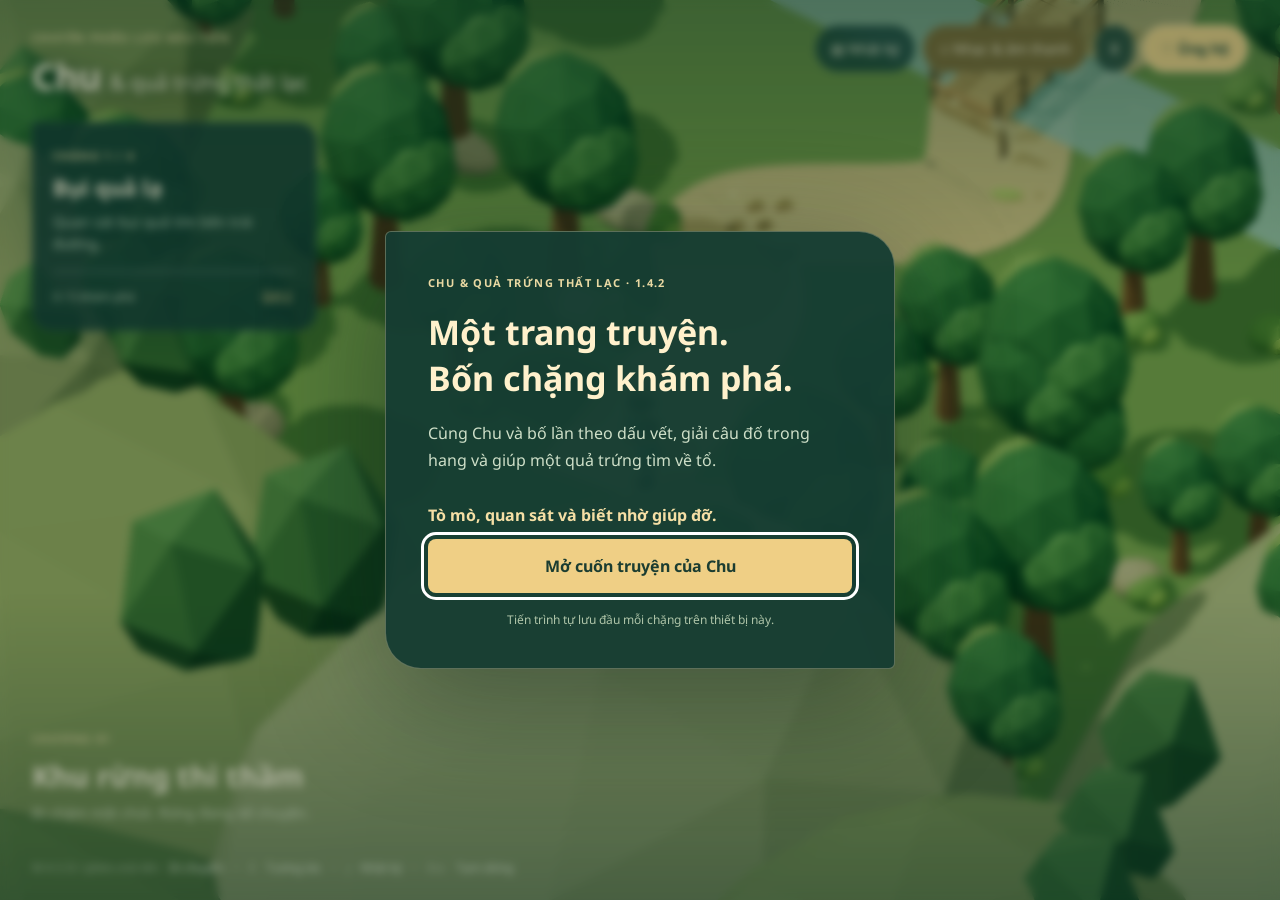
==== index.html @ 68c173b3 "Add files via upload" ====
<!DOCTYPE html><html lang="vi"><head><meta charset="UTF-8"><meta name="viewport" content="width=device-width,initial-scale=1,viewport-fit=cover"><meta name="theme-color" content="#183f35"><title>Chu và Quả Trứng Thất Lạc — Phiên bản 1.4.2</title><meta name="description" content="Cùng Chu khám phá khu rừng, lần theo dấu chân và tìm quả trứng khủng long bí ẩn."><link rel="icon" href="data:image/svg+xml,%3Csvg xmlns='http://www.w3.org/2000/svg' viewBox='0 0 64 64'%3E%3Crect width='64' height='64' rx='16' fill='%23183f35'/%3E%3Cellipse cx='32' cy='34' rx='17' ry='23' fill='%23f5dda0'/%3E%3Ccircle cx='26' cy='27' r='5' fill='%2389ac7b'/%3E%3Ccircle cx='37' cy='41' r='6' fill='%2389ac7b'/%3E%3C/svg%3E"><link rel="stylesheet" href="style.css?v=1.4.2"></head><body>
<main id="game" aria-label="Khu rừng khám phá của Chu"><div id="view"></div><div id="shade"></div>
<header><div class="brand"><span class="eyebrow">CHUYẾN PHIÊU LƯU ĐẦU TIÊN</span><h1>Chu <span>& quả trứng thất lạc</span></h1></div><div class="tools"><button id="journal" aria-label="Mở nhật ký">▤ <span>Nhật ký</span></button><button id="sound" aria-label="Tắt nhạc và âm thanh" title="Nhạc và âm thanh đang bật">♫ <span>Nhạc & âm thanh</span></button><button id="pause" aria-label="Tạm dừng">Ⅱ</button><button id="donate" aria-haspopup="dialog" aria-controls="donation" aria-expanded="false" aria-label="Ủng hộ">♡ <span>Ủng hộ</span></button></div></header>
<section id="quest" aria-label="Nhiệm vụ"><span class="eyebrow" id="chapterTag">CHẶNG 1 / 4</span><h2 id="objective">Dấu chân trong rừng</h2><p id="goal">Tìm và quan sát 3 dấu vết khủng long.</p><div id="progressTrack"><div id="progressFill"></div></div><div class="questFoot"><span id="count">0 / 3 dấu vết</span><button id="hint">Gợi ý</button></div></section>
<div class="location"><span class="eyebrow" id="locationTag">CHƯƠNG 01</span><h2 id="place">Khu rừng thì thầm</h2><p>Đi chậm một chút. Rừng đang kể chuyện.</p></div>
<div id="notice" role="status" aria-live="polite"></div><div id="context"><span id="contextText"></span><button id="interact">E · Quan sát</button></div>
<div id="desktopHelp">W A S D / phím mũi tên <b>Di chuyển</b><span>•</span> E <b>Tương tác</b><span>•</span> J <b>Nhật ký</b><span>•</span> Esc <b>Tạm dừng</b></div>
<div id="touch"><div id="stick" role="application" aria-label="Cần điều khiển di chuyển"><div id="knob"></div></div><button id="touchAction" aria-label="Tương tác">Quan sát</button></div>
<div id="modal" class="modal" role="dialog" aria-modal="true" aria-labelledby="modalTitle"><article tabindex="-1"><span class="eyebrow" id="modalLabel">CHUYẾN PHIÊU LƯU · 1.0</span><h2 id="modalTitle">Một trang truyện.<br>Một chuyến phiêu lưu.</h2><div id="modalText">Trong cuốn truyện cũ, Chu thấy một khu rừng giống hệt ngọn núi sau làng. Liệu những chú khủng long trong tranh có thật?<br><br>Chu xin phép và cùng bố lần theo dấu chân để tìm câu trả lời.</div><div id="choices"></div><button id="start">Vào khu rừng</button><button id="secondary" class="secondary" hidden>Bắt đầu lại</button><p class="small" id="modalHint">4 chặng khám phá · Lưu tự động ở đầu mỗi chặng</p></article></div>
<div id="error" hidden><h2>Chưa mở được khu rừng</h2><p id="errorText">Trình duyệt cần hỗ trợ WebGL. Hãy thử mở bằng Safari hoặc Chrome mới.</p><button onclick="location.reload()">Thử lại</button></div>

</main>
<dialog id="donation" aria-labelledby="donationTitle"><div class="donationHeading"><span class="eyebrow">ỦNG HỘ TỰ NGUYỆN</span><button id="donationClose" aria-label="Đóng bảng ủng hộ">×</button></div><h2 id="donationTitle">Đồng hành cùng Chu</h2><div class="donationAmounts" role="group" aria-label="Chọn số tiền"><button data-amount="20000" aria-pressed="true">20.000đ</button><button data-amount="50000" aria-pressed="false">50.000đ</button><button data-amount="100000" aria-pressed="false">100.000đ</button></div><label for="donationAmount">Hoặc nhập số tiền khác (đồng)</label><input id="donationAmount" type="text" inputmode="numeric" pattern="[0-9]*" maxlength="9" value="20000" autocomplete="off" aria-describedby="donationError"><p id="donationError" role="status"></p><div class="donationDetails"><div id="donationCard" class="bankQrCard"><img src="images/vietqr-card.png" width="540" height="640" alt="VietQR · NAPAS 247 · Vietcombank. Người nhận NGUYEN HOANG VINH, tài khoản 0111000182684."><canvas id="donationQr" role="img"></canvas><div class="bankQrAmount">Số tiền: <strong id="donationTotal" aria-live="polite"></strong></div></div><p>Nội dung: <b>Ung ho game Chu</b></p><small>Quét QR bằng ứng dụng ngân hàng. Kiểm tra người nhận và số tiền trước khi xác nhận.</small></div><p class="donationFoot">Đóng bảng này để tiếp tục chuyến phiêu lưu.</p></dialog><script type="module" src="game.js?v=1.4.2"></script></body></html>
---- style.css ----
@font-face {
  font-family: 'Noto Sans';
  font-style: normal;
  font-display: swap;
  font-weight: 400;
  src: url('./fonts/noto-sans-vietnamese-400-normal.woff2') format('woff2');
  unicode-range: U+0102-0103,U+0110-0111,U+0128-0129,U+0168-0169,U+01A0-01A1,U+01AF-01B0,U+0300-0301,U+0303-0304,U+0308-0309,U+0323,U+0329,U+1EA0-1EF9,U+20AB;
}
@font-face {
  font-family: 'Noto Sans';
  font-style: normal;
  font-display: swap;
  font-weight: 400;
  src: url('./fonts/noto-sans-latin-ext-400-normal.woff2') format('woff2');
  unicode-range: U+0100-02BA,U+02BD-02C5,U+02C7-02CC,U+02CE-02D7,U+02DD-02FF,U+0304,U+0308,U+0329,U+1D00-1DBF,U+1E00-1E9F,U+1EF2-1EFF,U+2020,U+20A0-20AB,U+20AD-20C0,U+2113,U+2C60-2C7F,U+A720-A7FF;
}
@font-face {
  font-family: 'Noto Sans';
  font-style: normal;
  font-display: swap;
  font-weight: 400;
  src: url('./fonts/noto-sans-latin-400-normal.woff2') format('woff2');
  unicode-range: U+0000-00FF,U+0131,U+0152-0153,U+02BB-02BC,U+02C6,U+02DA,U+02DC,U+0304,U+0308,U+0329,U+2000-206F,U+20AC,U+2122,U+2191,U+2193,U+2212,U+2215,U+FEFF,U+FFFD;
}
@font-face {
  font-family: 'Noto Sans';
  font-style: normal;
  font-display: swap;
  font-weight: 700;
  src: url('./fonts/noto-sans-vietnamese-700-normal.woff2') format('woff2');
  unicode-range: U+0102-0103,U+0110-0111,U+0128-0129,U+0168-0169,U+01A0-01A1,U+01AF-01B0,U+0300-0301,U+0303-0304,U+0308-0309,U+0323,U+0329,U+1EA0-1EF9,U+20AB;
}
@font-face {
  font-family: 'Noto Sans';
  font-style: normal;
  font-display: swap;
  font-weight: 700;
  src: url('./fonts/noto-sans-latin-ext-700-normal.woff2') format('woff2');
  unicode-range: U+0100-02BA,U+02BD-02C5,U+02C7-02CC,U+02CE-02D7,U+02DD-02FF,U+0304,U+0308,U+0329,U+1D00-1DBF,U+1E00-1E9F,U+1EF2-1EFF,U+2020,U+20A0-20AB,U+20AD-20C0,U+2113,U+2C60-2C7F,U+A720-A7FF;
}
@font-face {
  font-family: 'Noto Sans';
  font-style: normal;
  font-display: swap;
  font-weight: 700;
  src: url('./fonts/noto-sans-latin-700-normal.woff2') format('woff2');
  unicode-range: U+0000-00FF,U+0131,U+0152-0153,U+02BB-02BC,U+02C6,U+02DA,U+02DC,U+0304,U+0308,U+0329,U+2000-206F,U+20AC,U+2122,U+2191,U+2193,U+2212,U+2215,U+FEFF,U+FFFD;
}
:root{color-scheme:dark;font-family:"Noto Sans",Arial,sans-serif;color:#fff5db;background:#183f35}*{box-sizing:border-box}body{margin:0;overflow:hidden}button{font:inherit;cursor:pointer;border:0;color:inherit;touch-action:manipulation}button:focus-visible{outline:3px solid #fff;outline-offset:4px}#game{position:relative;width:100vw;height:100dvh;min-height:420px;overflow:hidden}#view,#view canvas,#shade{position:absolute;inset:0;width:100%;height:100%}#shade{pointer-events:none;background:linear-gradient(180deg,#0c302355,transparent 30%,transparent 66%,#082b2966)}header{position:absolute;top:max(25px,env(safe-area-inset-top));left:32px;right:32px;display:flex;justify-content:space-between;align-items:start;gap:20px;pointer-events:none}.eyebrow{font-size:11px;letter-spacing:2.5px;font-weight:700;color:#ead9a3}.brand h1{font-family:"Noto Sans",Arial,sans-serif;font-size:36px;margin:6px 0;text-shadow:0 2px 20px #102a24}.brand h1 span{font-size:21px;font-weight:400}.tools{display:flex;gap:8px;pointer-events:auto}.tools button{background:#123c35cc;border:1px solid #c6d7b833;border-radius:50px;padding:11px 15px;font-size:14px;backdrop-filter:blur(10px)}#quest{position:absolute;top:122px;left:32px;width:285px;padding:20px;border-radius:4px 20px 20px 20px;background:#163e35e6;border:1px solid #a7c39333;box-shadow:0 12px 35px #0b302333}#quest h2{font-family:"Noto Sans",Arial,sans-serif;font-size:22px;font-weight:400;margin:8px 0}#quest p{font-size:14px;line-height:1.6;color:#cde0c5;margin:0 0 14px}#dots{display:flex;align-items:center;gap:7px}#dots i{width:10px;height:10px;border-radius:50%;border:1px solid #f1d493}#dots i.done{background:#f1d493;box-shadow:0 0 10px #f1d49388}#count{margin-left:6px;font-size:12px;color:#cfdbbf}.location{position:absolute;bottom:78px;left:32px;pointer-events:none}.location h2{font-family:"Noto Sans",Arial,sans-serif;font-size:32px;font-weight:400;margin:8px 0}.location p{font-size:14px;color:#e2e7cc;margin:0}#desktopHelp{position:absolute;bottom:24px;left:32px;font-size:12px;color:#edf1dd99;display:flex;align-items:center;gap:10px}#desktopHelp b{font-weight:400;color:#edf1dd}#notice{position:absolute;bottom:140px;left:50%;transform:translateX(-50%);max-width:430px;width:max-content;background:#173b33ee;border:1px solid #e7d59b55;border-radius:16px;padding:16px 22px;font-size:15px;line-height:1.6;text-align:center;pointer-events:none;opacity:0;transition:opacity .25s}#notice.visible{opacity:1}#context{position:absolute;bottom:65px;left:50%;transform:translateX(-50%);display:none;align-items:center;gap:16px;background:#173b33ee;border-radius:40px;padding:8px 8px 8px 20px;border:1px solid #ecdbad55;font-size:14px;white-space:nowrap}#interact,#touchAction{background:#f1d493;color:#244136;border-radius:30px;padding:13px 20px;font-weight:700}.modal{position:absolute;inset:0;display:flex;align-items:center;justify-content:center;background:#08281c55;backdrop-filter:blur(4px);z-index:5}.modal article{background:#153d32f5;border:1px solid #e7d3a955;border-radius:6px 36px 6px 36px;width:min(510px,calc(100% - 40px));padding:38px 42px;box-shadow:0 30px 120px #071e1977}.modal h2{font-family:"Noto Sans",Arial,sans-serif;font-size:38px;line-height:1.15;font-weight:400;margin:18px 0;color:#fff1cc}.modal p{font-size:16px;line-height:1.75;color:#cedfc8}.modal button{padding:15px 24px;background:#efcf85;color:#1b3d31;font-weight:700;border-radius:8px;width:100%;margin-top:10px}.modal .small{font-size:12px;margin:16px 0 0;color:#afc5a9;text-align:center}#touch{display:none;position:absolute;bottom:max(28px,env(safe-area-inset-bottom));left:30px;right:30px;align-items:center;justify-content:space-between;pointer-events:none}#stick{width:110px;height:110px;border-radius:50%;border:1px solid #fff8;background:#103a324d;position:relative;pointer-events:auto;touch-action:none;box-shadow:inset 0 0 25px #d4e6ca22}#knob{width:48px;height:48px;background:#f3e2bacc;border-radius:50%;position:absolute;left:30px;top:30px;pointer-events:none}#touchAction{width:92px;height:92px;font-size:13px;pointer-events:auto;opacity:.45}#touchAction.ready{opacity:1;box-shadow:0 0 30px #f5d89555}#error{position:absolute;inset:0;background:#153d32;z-index:10;padding:30px;display:flex;flex-direction:column;justify-content:center;align-items:center;text-align:center}#error[hidden]{display:none}#error button{padding:14px 22px;background:#efd38f;color:#143c31;border-radius:8px}.hidden{display:none!important}@media(pointer:coarse){#touch{display:flex}#desktopHelp{display:none}.location{bottom:160px}#context{bottom:175px}#notice{bottom:238px}#interact{display:none}#context{padding:12px 20px}}@media(max-width:700px){header{top:max(16px,env(safe-area-inset-top));left:18px;right:18px}.brand h1{font-size:28px}.brand h1 span{display:block;font-size:16px;margin-top:3px}.eyebrow{font-size:10px;letter-spacing:1.8px}.tools button{padding:10px 12px}.tools span{display:none}#quest{top:108px;left:18px;padding:13px 16px;width:230px}#quest h2{font-size:18px;margin:6px 0}#quest p{font-size:13px;margin-bottom:8px}.location{left:18px}.location h2{font-size:23px}.location p{display:none}#notice{max-width:calc(100% - 36px);font-size:14px;padding:12px 16px}#context{max-width:calc(100% - 36px);white-space:normal;text-align:center}.modal article{padding:28px}.modal h2{font-size:31px}.modal p{font-size:15px}#desktopHelp{font-size:10px;gap:5px;left:18px}}@media(max-height:550px){#quest{top:93px;padding:12px 16px}.location{display:none}.modal article{padding:20px 30px}.modal h2{font-size:26px;margin:10px 0}.modal p{font-size:14px;line-height:1.5;margin:8px 0}.modal .small{margin:8px 0}#notice{bottom:160px}#touch{bottom:18px}#context{bottom:30px}}
#progressTrack{height:5px;background:#ffffff18;border-radius:5px;margin:12px 0 8px;overflow:hidden}#progressFill{height:100%;width:0;background:#efce82;transition:width .4s}.questFoot{display:flex;align-items:center;justify-content:space-between;gap:10px}.questFoot #count{margin:0}#hint{background:transparent;color:#f5d691;text-decoration:underline;font-size:13px;padding:4px}#modalText{font-size:16px;line-height:1.7;color:#cedfc8;max-height:42dvh;overflow-y:auto}#modalText strong{color:#f5dfa5}.modal article{max-height:calc(100dvh - 24px);overflow-y:auto}#choices{display:grid;gap:8px;margin-top:15px}#choices:empty{display:none}#choices button{margin:0;background:#244e42;text-align:left;color:#ecedcf;border:1px solid #b5ce9d55;line-height:1.4;font-weight:500;padding:13px 16px}.modal .secondary{background:transparent;border:1px solid #b5ce9d55;color:#d4e4cd}.journalEntry{border-bottom:1px solid #abc79733;padding:10px 0}.journalEntry small{color:#eac982}.journalEntry p{font-size:14px;line-height:1.6;margin:4px 0}.badgeLine{display:flex;flex-wrap:wrap;gap:8px;margin:12px 0}.badgeLine span{background:#43664b;border:1px solid #e3cc8455;border-radius:30px;padding:5px 12px;font-size:13px}.chapterPips{display:flex;gap:8px;margin:14px 0}.chapterPips span{font-size:13px;color:#b8cbb0}button[hidden]{display:none!important}@media(max-width:700px){#modalText{font-size:14px;line-height:1.6}.tools{gap:4px}.tools button{padding:9px 10px}.brand .eyebrow{max-width:180px;display:block}.brand h1 span{max-width:180px}.modal h2{font-size:28px}#quest{width:220px}.location h2{font-size:21px}}@media(max-height:550px){.modal article{max-width:630px}#modalText{max-height:36dvh}.modal h2{font-size:24px}#choices{gap:5px;margin-top:8px}#choices button{padding:9px 13px;font-size:14px}.modal .small{font-size:11px}}

/* Keep Vietnamese accents inside line boxes on every device. */
:root{font-synthesis:none}h1,h2{line-height:1.35}.brand h1,#quest h2,.location h2,.modal h2{font-weight:700;line-height:1.35;letter-spacing:normal}.brand h1 span{font-weight:400}.modal h2{font-size:34px}.location h2{font-size:29px}.eyebrow{line-height:1.6;letter-spacing:1.4px}button{line-height:1.5}@media(max-width:700px){.modal h2{font-size:26px}.location h2{font-size:21px}}@media(max-height:550px){.modal h2{font-size:23px}}
/* Voluntary support: separate native dialog preserves story and keyboard focus. */
#donate{position:fixed;right:max(22px,env(safe-area-inset-right));top:max(88px,calc(env(safe-area-inset-top) + 72px));z-index:6;background:#efcf85;color:#183f35;border:1px solid #ffedbf;border-radius:24px;padding:10px 17px;font-weight:700;box-shadow:0 4px 18px #08281c40}#donation{color:#e4eddd;background:#173e33;border:1px solid #e7d3a977;border-radius:22px;padding:24px;width:min(540px,calc(100vw - 28px));max-height:calc(100dvh - 28px);overflow:auto;box-sizing:border-box;box-shadow:0 24px 100px #0007}#donation::backdrop{background:#06251ccc;backdrop-filter:blur(5px)}.donationHeading{display:flex;align-items:center;justify-content:space-between;gap:10px}#donationClose{background:#ffffff12;color:#fff1cc;font-size:26px;border-radius:50%;width:40px;height:40px;flex-shrink:0}#donation h2{color:#fff1cc;font-size:26px;margin:6px 0 10px}.donationIntro,.donationFoot{font-size:13px;line-height:1.6;color:#bdcfb9}.donationAmounts{display:flex;gap:8px;margin:18px 0 14px}.donationAmounts button{flex:1;padding:11px 3px;background:#274e41;color:#fff1cc;border:1px solid #8cae8555;border-radius:10px;font-weight:700}.donationAmounts button[aria-pressed=true]{background:#efcf85;color:#173e33;border-color:#efcf85}#donation label{display:block;font-size:13px;margin-bottom:6px}#donationAmount{width:100%;box-sizing:border-box;border:1px solid #aec2a8;border-radius:9px;background:#f8faed;color:#173e33;padding:11px;font:inherit}#donationError{font-size:12px;color:#ffd4bc;margin:6px 0;min-height:18px}.donationDetails{display:grid;grid-template-columns:210px 1fr;align-items:center;gap:18px}.donationDetails canvas{width:100%;height:auto;image-rendering:pixelated;background:#fff}.donationDetails canvas[hidden]{display:none}.donationDetails p{font-size:12px;line-height:1.8;overflow-wrap:anywhere}.donationDetails small{font-size:11px;line-height:1.6;display:block;color:#c2d3be}#donationTotal{color:#f4d58d;font-size:23px}.donationFoot{text-align:center;margin-bottom:0}#donation button:focus-visible,#donate:focus-visible,#donation input:focus-visible{outline:3px solid #fff1cc;outline-offset:3px}@media(max-width:480px){#donate{right:18px;padding:8px 12px;font-size:12px}.donationDetails{grid-template-columns:1fr;text-align:center;gap:8px}.donationDetails canvas{width:210px;max-width:100%;margin:auto}#donation{padding:18px}.donationDetails p{margin:6px 0}}

/* 1.4.1: toolbar-end button and compact non-modal QR panel. */
.tools{flex-wrap:nowrap}.tools #donate{position:static;inset:auto;z-index:auto;box-shadow:none;white-space:nowrap;padding:12px 18px}#donation{position:fixed;inset:auto max(22px,env(safe-area-inset-right)) auto auto;margin:0;z-index:20;width:min(320px,calc(100vw - 28px));padding:16px;border-radius:16px;box-shadow:0 12px 36px #051d1955}#donation::backdrop{background:transparent;backdrop-filter:none}#donation h2{font-size:20px;margin:0 0 10px}.donationHeading .eyebrow{font-size:10px;letter-spacing:1px}#donationClose{width:32px;height:32px;font-size:23px}.donationAmounts{gap:6px;margin:10px 0}.donationAmounts button{font-size:13px;padding:8px 2px}#donation label{font-size:12px}#donationAmount{padding:8px;font-size:14px}#donationError:empty{display:none}.donationDetails{display:flex;flex-direction:column;text-align:center;gap:8px;margin-top:12px}.donationDetails canvas{width:176px;max-width:100%;height:auto;margin:auto}.donationDetails p{font-size:12px;line-height:1.5;margin:4px 0}.donationDetails small{font-size:12px;line-height:1.4}#donationTotal{font-size:20px}.donationFoot{font-size:12px;margin-top:10px}@media(max-width:700px){.tools #donate{padding:9px 10px;font-size:14px}#donation{right:14px}.tools{gap:4px}}@media(max-width:420px){header{left:12px;right:12px}.brand .eyebrow{font-size:8px;letter-spacing:.5px}.brand h1{font-size:23px}.brand h1 span{font-size:12px;max-width:150px}.tools button,.tools #donate{padding:8px}.tools{gap:3px}}

/* QR card stays in document flow; game-canvas positioning is scoped to #view. */
#donation .bankQrCard{position:relative;flex:none;width:100%;max-width:288px;aspect-ratio:540/640;background:#fff;overflow:hidden;border-radius:4px}#donation .bankQrCard img{display:block;width:100%;height:auto}#donation .bankQrCard canvas{position:absolute;inset:12% auto auto 14%;width:72%;height:auto;max-width:none;margin:0;aspect-ratio:1;background:#fff;image-rendering:pixelated}#donation .bankQrAmount{position:absolute;left:0;right:0;bottom:2%;height:6%;display:flex;align-items:center;justify-content:center;gap:4px;background:white;color:#303030;font-family:Arial,sans-serif;font-size:12px}#donation .bankQrAmount #donationTotal{font-size:12px;color:inherit;font-weight:400}#donationCard[hidden]{display:none}#donation .donationDetails{flex-shrink:0}#donation{overflow-y:auto;overscroll-behavior:contain}
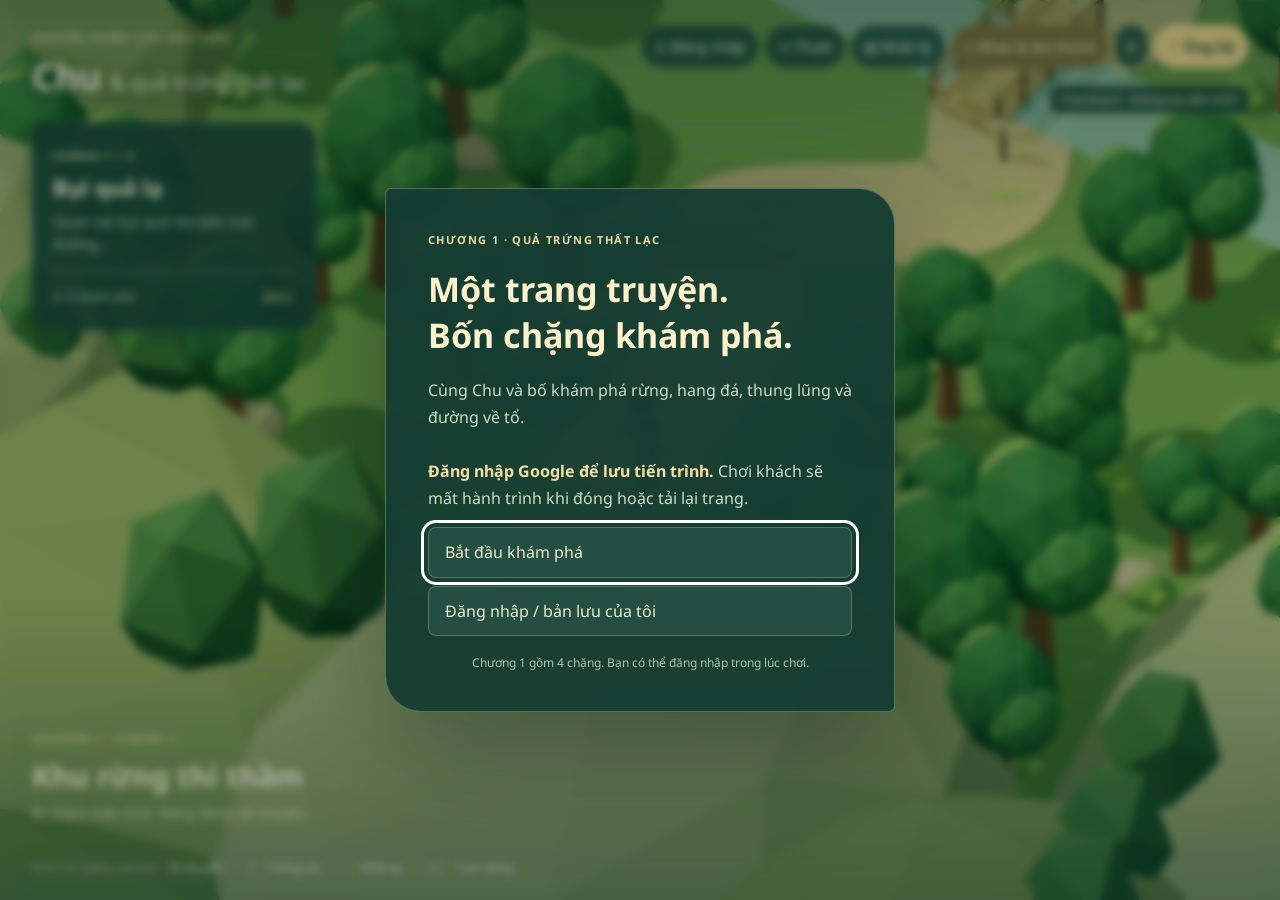
==== commit 0d9135d6: "Add files via upload" ====
--- a/index.html
+++ b/index.html
@@ -1,13 +1,13 @@
-<!DOCTYPE html><html lang="vi"><head><meta charset="UTF-8"><meta name="viewport" content="width=device-width,initial-scale=1,viewport-fit=cover"><meta name="theme-color" content="#183f35"><title>Chu và Quả Trứng Thất Lạc — Phiên bản 1.4.2</title><meta name="description" content="Cùng Chu khám phá khu rừng, lần theo dấu chân và tìm quả trứng khủng long bí ẩn."><link rel="icon" href="data:image/svg+xml,%3Csvg xmlns='http://www.w3.org/2000/svg' viewBox='0 0 64 64'%3E%3Crect width='64' height='64' rx='16' fill='%23183f35'/%3E%3Cellipse cx='32' cy='34' rx='17' ry='23' fill='%23f5dda0'/%3E%3Ccircle cx='26' cy='27' r='5' fill='%2389ac7b'/%3E%3Ccircle cx='37' cy='41' r='6' fill='%2389ac7b'/%3E%3C/svg%3E"><link rel="stylesheet" href="style.css?v=1.4.2"></head><body>
+<!DOCTYPE html><html lang="vi"><head><meta charset="UTF-8"><meta name="viewport" content="width=device-width,initial-scale=1,viewport-fit=cover"><meta name="theme-color" content="#183f35"><title>Chu và Quả Trứng Thất Lạc — Phiên bản 1.5</title><meta name="description" content="Cùng Chu khám phá khu rừng, lần theo dấu chân và tìm quả trứng khủng long bí ẩn."><link rel="icon" href="data:image/svg+xml,%3Csvg xmlns='http://www.w3.org/2000/svg' viewBox='0 0 64 64'%3E%3Crect width='64' height='64' rx='16' fill='%23183f35'/%3E%3Cellipse cx='32' cy='34' rx='17' ry='23' fill='%23f5dda0'/%3E%3Ccircle cx='26' cy='27' r='5' fill='%2389ac7b'/%3E%3Ccircle cx='37' cy='41' r='6' fill='%2389ac7b'/%3E%3C/svg%3E"><link rel="stylesheet" href="style.css?v=1.5"></head><body>
 <main id="game" aria-label="Khu rừng khám phá của Chu"><div id="view"></div><div id="shade"></div>
-<header><div class="brand"><span class="eyebrow">CHUYẾN PHIÊU LƯU ĐẦU TIÊN</span><h1>Chu <span>& quả trứng thất lạc</span></h1></div><div class="tools"><button id="journal" aria-label="Mở nhật ký">▤ <span>Nhật ký</span></button><button id="sound" aria-label="Tắt nhạc và âm thanh" title="Nhạc và âm thanh đang bật">♫ <span>Nhạc & âm thanh</span></button><button id="pause" aria-label="Tạm dừng">Ⅱ</button><button id="donate" aria-haspopup="dialog" aria-controls="donation" aria-expanded="false" aria-label="Ủng hộ">♡ <span>Ủng hộ</span></button></div></header>
-<section id="quest" aria-label="Nhiệm vụ"><span class="eyebrow" id="chapterTag">CHẶNG 1 / 4</span><h2 id="objective">Dấu chân trong rừng</h2><p id="goal">Tìm và quan sát 3 dấu vết khủng long.</p><div id="progressTrack"><div id="progressFill"></div></div><div class="questFoot"><span id="count">0 / 3 dấu vết</span><button id="hint">Gợi ý</button></div></section>
+<header><div class="brand"><span class="eyebrow">CHUYẾN PHIÊU LƯU ĐẦU TIÊN</span><h1>Chu <span>& quả trứng thất lạc</span></h1></div><div class="tools"><button id="account" aria-label="Tài khoản và đăng nhập Google">♙ <span id="accountLabel">Đăng nhập</span></button><button id="exitGame" aria-label="Thoát game">↪ <span>Thoát</span></button><button id="journal" aria-label="Mở nhật ký">▤ <span>Nhật ký</span></button><button id="sound" aria-label="Tắt nhạc và âm thanh" title="Nhạc và âm thanh đang bật">♫ <span>Nhạc & âm thanh</span></button><button id="pause" aria-label="Tạm dừng">Ⅱ</button><button id="donate" aria-haspopup="dialog" aria-controls="donation" aria-expanded="false" aria-label="Ủng hộ">♡ <span>Ủng hộ</span></button></div></header>
+<div id="saveStatus" role="status">Chơi khách · không lưu tiến trình</div><section id="quest" aria-label="Nhiệm vụ"><span class="eyebrow" id="chapterTag">CHẶNG 1 / 4</span><h2 id="objective">Dấu chân trong rừng</h2><p id="goal">Tìm và quan sát 3 dấu vết khủng long.</p><div id="progressTrack"><div id="progressFill"></div></div><div class="questFoot"><span id="count">0 / 3 dấu vết</span><button id="hint">Gợi ý</button></div></section>
 <div class="location"><span class="eyebrow" id="locationTag">CHƯƠNG 01</span><h2 id="place">Khu rừng thì thầm</h2><p>Đi chậm một chút. Rừng đang kể chuyện.</p></div>
 <div id="notice" role="status" aria-live="polite"></div><div id="context"><span id="contextText"></span><button id="interact">E · Quan sát</button></div>
 <div id="desktopHelp">W A S D / phím mũi tên <b>Di chuyển</b><span>•</span> E <b>Tương tác</b><span>•</span> J <b>Nhật ký</b><span>•</span> Esc <b>Tạm dừng</b></div>
 <div id="touch"><div id="stick" role="application" aria-label="Cần điều khiển di chuyển"><div id="knob"></div></div><button id="touchAction" aria-label="Tương tác">Quan sát</button></div>
-<div id="modal" class="modal" role="dialog" aria-modal="true" aria-labelledby="modalTitle"><article tabindex="-1"><span class="eyebrow" id="modalLabel">CHUYẾN PHIÊU LƯU · 1.0</span><h2 id="modalTitle">Một trang truyện.<br>Một chuyến phiêu lưu.</h2><div id="modalText">Trong cuốn truyện cũ, Chu thấy một khu rừng giống hệt ngọn núi sau làng. Liệu những chú khủng long trong tranh có thật?<br><br>Chu xin phép và cùng bố lần theo dấu chân để tìm câu trả lời.</div><div id="choices"></div><button id="start">Vào khu rừng</button><button id="secondary" class="secondary" hidden>Bắt đầu lại</button><p class="small" id="modalHint">4 chặng khám phá · Lưu tự động ở đầu mỗi chặng</p></article></div>
+<div id="modal" class="modal" role="dialog" aria-modal="true" aria-labelledby="modalTitle"><article tabindex="-1"><span class="eyebrow" id="modalLabel">CHUYẾN PHIÊU LƯU · 1.0</span><h2 id="modalTitle">Một trang truyện.<br>Một chuyến phiêu lưu.</h2><div id="modalText">Trong cuốn truyện cũ, Chu thấy một khu rừng giống hệt ngọn núi sau làng. Liệu những chú khủng long trong tranh có thật?<br><br>Chu xin phép và cùng bố lần theo dấu chân để tìm câu trả lời.</div><div id="choices"></div><button id="start">Vào khu rừng</button><button id="secondary" class="secondary" hidden>Bắt đầu lại</button><p class="small" id="modalHint">Chương 1 · 4 chặng · Đăng nhập để lưu</p></article></div>
 <div id="error" hidden><h2>Chưa mở được khu rừng</h2><p id="errorText">Trình duyệt cần hỗ trợ WebGL. Hãy thử mở bằng Safari hoặc Chrome mới.</p><button onclick="location.reload()">Thử lại</button></div>
 
 </main>
-<dialog id="donation" aria-labelledby="donationTitle"><div class="donationHeading"><span class="eyebrow">ỦNG HỘ TỰ NGUYỆN</span><button id="donationClose" aria-label="Đóng bảng ủng hộ">×</button></div><h2 id="donationTitle">Đồng hành cùng Chu</h2><div class="donationAmounts" role="group" aria-label="Chọn số tiền"><button data-amount="20000" aria-pressed="true">20.000đ</button><button data-amount="50000" aria-pressed="false">50.000đ</button><button data-amount="100000" aria-pressed="false">100.000đ</button></div><label for="donationAmount">Hoặc nhập số tiền khác (đồng)</label><input id="donationAmount" type="text" inputmode="numeric" pattern="[0-9]*" maxlength="9" value="20000" autocomplete="off" aria-describedby="donationError"><p id="donationError" role="status"></p><div class="donationDetails"><div id="donationCard" class="bankQrCard"><img src="images/vietqr-card.png" width="540" height="640" alt="VietQR · NAPAS 247 · Vietcombank. Người nhận NGUYEN HOANG VINH, tài khoản 0111000182684."><canvas id="donationQr" role="img"></canvas><div class="bankQrAmount">Số tiền: <strong id="donationTotal" aria-live="polite"></strong></div></div><p>Nội dung: <b>Ung ho game Chu</b></p><small>Quét QR bằng ứng dụng ngân hàng. Kiểm tra người nhận và số tiền trước khi xác nhận.</small></div><p class="donationFoot">Đóng bảng này để tiếp tục chuyến phiêu lưu.</p></dialog><script type="module" src="game.js?v=1.4.2"></script></body></html>
+<dialog id="donation" aria-labelledby="donationTitle"><div class="donationHeading"><span class="eyebrow">ỦNG HỘ TỰ NGUYỆN</span><button id="donationClose" aria-label="Đóng bảng ủng hộ">×</button></div><h2 id="donationTitle">Đồng hành cùng Chu</h2><div class="donationAmounts" role="group" aria-label="Chọn số tiền"><button data-amount="20000" aria-pressed="true">20.000đ</button><button data-amount="50000" aria-pressed="false">50.000đ</button><button data-amount="100000" aria-pressed="false">100.000đ</button></div><label for="donationAmount">Hoặc nhập số tiền khác (đồng)</label><input id="donationAmount" type="text" inputmode="numeric" pattern="[0-9]*" maxlength="9" value="20000" autocomplete="off" aria-describedby="donationError"><p id="donationError" role="status"></p><div class="donationDetails"><div id="donationCard" class="bankQrCard"><img src="images/vietqr-card.png" width="540" height="640" alt="VietQR · NAPAS 247 · Vietcombank. Người nhận NGUYEN HOANG VINH, tài khoản 0111000182684."><canvas id="donationQr" role="img"></canvas><div class="bankQrAmount">Số tiền: <strong id="donationTotal" aria-live="polite"></strong></div></div><p>Nội dung: <b>Ung ho game Chu</b></p><small>Quét QR bằng ứng dụng ngân hàng. Kiểm tra người nhận và số tiền trước khi xác nhận.</small></div><p class="donationFoot">Đóng bảng này để tiếp tục chuyến phiêu lưu.</p></dialog><script type="module" src="game.js?v=1.5"></script><dialog id="accountPanel" aria-labelledby="accountTitle"><div class="accountHeading"><h2 id="accountTitle">Hành trình của bạn</h2><button id="accountClose" aria-label="Đóng">×</button></div><p id="accountIdentity"></p><p id="accountMessage" role="status">Đăng nhập Google để lưu và tiếp tục trên thiết bị khác.</p><button id="googleLogin">Đăng nhập bằng Google</button><button id="loadCloud" hidden>Tiếp tục bản trên tài khoản</button><button id="saveNow" hidden>Lưu tiến trình ngay</button><button id="retryCloud" class="secondary">Kiểm tra kết nối / thử lại</button><button id="signOut" class="secondary" hidden>Đăng xuất</button><div id="exitChoices" hidden><hr><button id="keepPlaying">Chơi tiếp</button><button id="leaveGame" class="secondary">Về màn hình đầu</button><button id="discardExit" class="secondary" hidden>Thoát và bỏ tiến trình chưa lưu</button></div><p class="accountNote">Chỉ dùng thông tin hồ sơ Google để đăng nhập. Không đọc thư Gmail.</p></dialog></body></html>
--- a/style.css
+++ b/style.css
@@ -59,3 +59,6 @@
 
 /* QR card stays in document flow; game-canvas positioning is scoped to #view. */
 #donation .bankQrCard{position:relative;flex:none;width:100%;max-width:288px;aspect-ratio:540/640;background:#fff;overflow:hidden;border-radius:4px}#donation .bankQrCard img{display:block;width:100%;height:auto}#donation .bankQrCard canvas{position:absolute;inset:12% auto auto 14%;width:72%;height:auto;max-width:none;margin:0;aspect-ratio:1;background:#fff;image-rendering:pixelated}#donation .bankQrAmount{position:absolute;left:0;right:0;bottom:2%;height:6%;display:flex;align-items:center;justify-content:center;gap:4px;background:white;color:#303030;font-family:Arial,sans-serif;font-size:12px}#donation .bankQrAmount #donationTotal{font-size:12px;color:inherit;font-weight:400}#donationCard[hidden]{display:none}#donation .donationDetails{flex-shrink:0}#donation{overflow-y:auto;overscroll-behavior:contain}
+
+/* Account and cloud progress controls */
+#saveStatus{position:absolute;right:32px;top:86px;color:#fff3d4;background:#163e34df;padding:5px 10px;border-radius:10px;font-size:12px;max-width:290px;pointer-events:none}.tools{gap:6px}.tools button,.tools #donate{padding:10px 12px}#accountPanel{background:#173e33;color:#e9eedc;border:1px solid #c5b789;border-radius:20px;padding:24px;width:min(430px,calc(100vw - 28px));max-height:calc(100dvh - 28px);box-sizing:border-box;overflow:auto}#accountPanel::backdrop{background:#06251c99}.accountHeading{display:flex;align-items:center;justify-content:space-between;gap:10px}.accountHeading h2{font-size:23px;margin:0;color:#fff1cc}#accountPanel button{display:block;width:100%;padding:12px;border-radius:9px;background:#efcf85;color:#173e33;margin-top:9px;font:inherit;font-weight:700}#accountPanel .secondary{background:#285444;color:#e9eedc;border:1px solid #94ac8055}#accountPanel #accountClose{width:36px;height:36px;padding:0;flex:none;margin:0;font-size:24px}#accountPanel button:disabled{opacity:.5;cursor:wait}#accountPanel p{font-size:14px;line-height:1.6;overflow-wrap:anywhere}#accountPanel .accountNote{font-size:12px;color:#b9ccb2}#accountPanel [hidden]{display:none!important}.authCallback{overflow:auto;display:grid;place-items:center;padding:24px;box-sizing:border-box;background:#173e33;color:#fff1cc}.authCallback main{max-width:450px}.authCallback button{padding:12px;border-radius:8px;background:#efcf85;color:#173e33}@media(max-width:1150px){.tools span{display:none}}@media(max-width:700px){#saveStatus{right:18px;top:76px;font-size:10px;max-width:200px}.tools button,.tools #donate{padding:8px}.tools{gap:3px}.brand .eyebrow{font-size:8px}.brand h1 span{font-size:12px;max-width:150px}}@media(max-width:440px){header{align-items:flex-start;gap:8px;flex-wrap:wrap}.tools{margin-left:auto;flex-shrink:0}.brand{width:100%}.brand h1{font-size:22px}.brand h1 span{display:inline;max-width:none}#saveStatus{top:112px}#quest{top:146px}.tools button,.tools #donate{padding:6px 10px}}
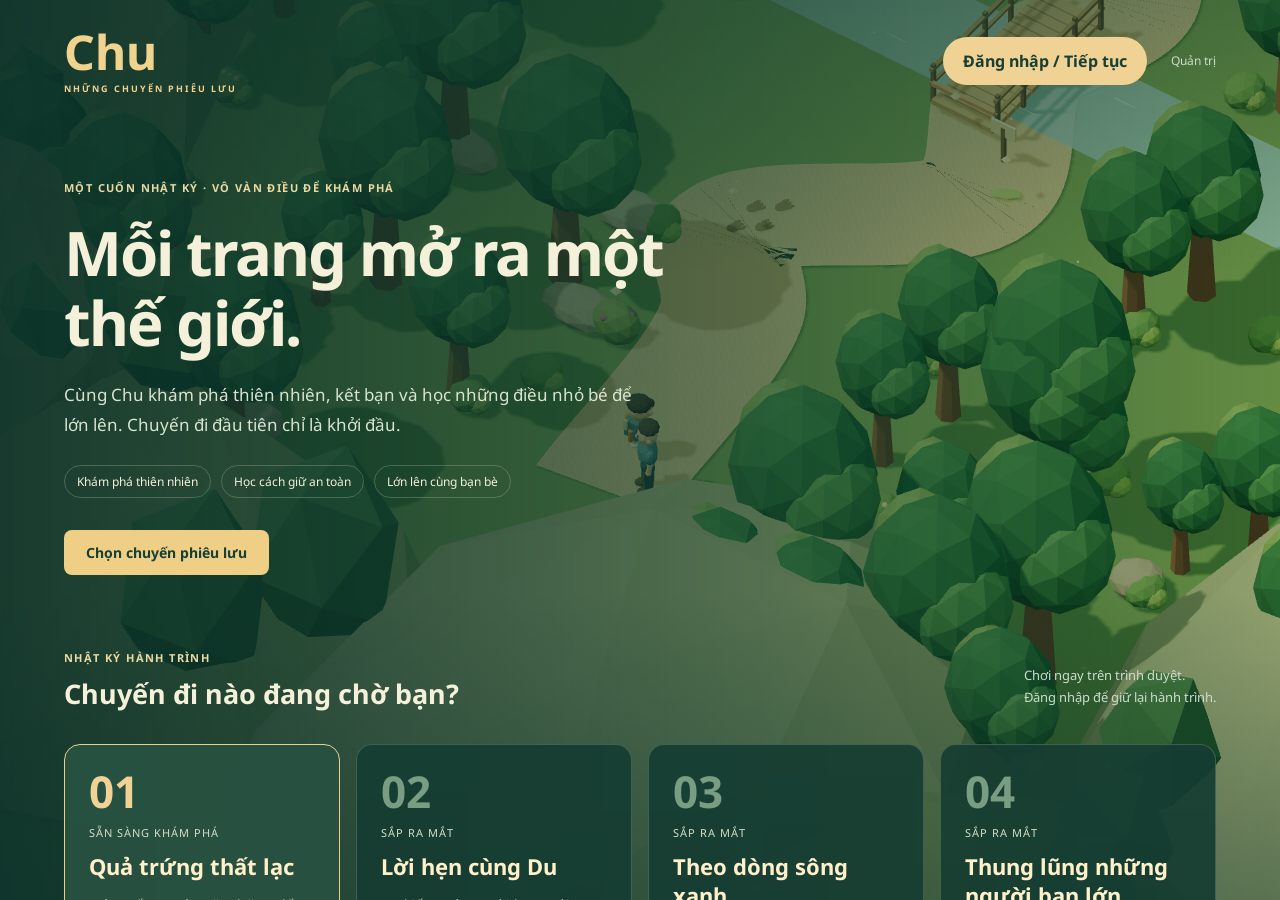
==== commit c7fb3977: "Add files via upload" ====
--- a/index.html
+++ b/index.html
@@ -1,5 +1,5 @@
-<!DOCTYPE html><html lang="vi"><head><meta charset="UTF-8"><meta name="viewport" content="width=device-width,initial-scale=1,viewport-fit=cover"><meta name="theme-color" content="#183f35"><title>Chu và Quả Trứng Thất Lạc — Phiên bản 1.5</title><meta name="description" content="Cùng Chu khám phá khu rừng, lần theo dấu chân và tìm quả trứng khủng long bí ẩn."><link rel="icon" href="data:image/svg+xml,%3Csvg xmlns='http://www.w3.org/2000/svg' viewBox='0 0 64 64'%3E%3Crect width='64' height='64' rx='16' fill='%23183f35'/%3E%3Cellipse cx='32' cy='34' rx='17' ry='23' fill='%23f5dda0'/%3E%3Ccircle cx='26' cy='27' r='5' fill='%2389ac7b'/%3E%3Ccircle cx='37' cy='41' r='6' fill='%2389ac7b'/%3E%3C/svg%3E"><link rel="stylesheet" href="style.css?v=1.5"></head><body>
-<main id="game" aria-label="Khu rừng khám phá của Chu"><div id="view"></div><div id="shade"></div>
+<!DOCTYPE html><html lang="vi"><head><meta charset="UTF-8"><meta name="viewport" content="width=device-width,initial-scale=1,viewport-fit=cover"><meta name="theme-color" content="#183f35"><title>Chu và Quả Trứng Thất Lạc — Phiên bản 1.6</title><meta name="description" content="Cùng Chu khám phá khu rừng, lần theo dấu chân và tìm quả trứng khủng long bí ẩn."><link rel="icon" href="data:image/svg+xml,%3Csvg xmlns='http://www.w3.org/2000/svg' viewBox='0 0 64 64'%3E%3Crect width='64' height='64' rx='16' fill='%23183f35'/%3E%3Cellipse cx='32' cy='34' rx='17' ry='23' fill='%23f5dda0'/%3E%3Ccircle cx='26' cy='27' r='5' fill='%2389ac7b'/%3E%3Ccircle cx='37' cy='41' r='6' fill='%2389ac7b'/%3E%3C/svg%3E"><link rel="stylesheet" href="style.css?v=1.6"></head><body class="coverMode">
+<section id="cover" aria-label="Nhật ký hành trình của Chu"><div class="coverNav"><a class="coverBrand" href="index.html">Chu<span>NHỮNG CHUYẾN PHIÊU LƯU</span></a><div><button id="coverContinue">Đăng nhập / Tiếp tục</button><a href="admin.html">Quản trị</a></div></div><div class="coverHero"><p class="eyebrow">MỘT CUỐN NHẬT KÝ · VÔ VÀN ĐIỀU ĐỂ KHÁM PHÁ</p><h1 id="coverHeadline">Mỗi trang mở ra một thế giới.</h1><p id="coverIntro"></p><div class="coverTags"><span>Khám phá thiên nhiên</span><span>Học cách giữ an toàn</span><span>Lớn lên cùng bạn bè</span></div><a class="coverBrowse" href="#chapterCards">Chọn chuyến phiêu lưu</a></div><div class="coverSectionTitle"><div><span class="eyebrow">NHẬT KÝ HÀNH TRÌNH</span><h2>Chuyến đi nào đang chờ bạn?</h2></div><p>Chơi ngay trên trình duyệt.<br>Đăng nhập để giữ lại hành trình.</p></div><div id="chapterCards"></div><footer class="coverFooter"><span>Hành trình của Chu vẫn đang được viết tiếp.</span><span>Các chương sắp ra mắt là nội dung dự kiến.</span></footer></section><main id="game" aria-label="Khu rừng khám phá của Chu"><div id="view"></div><div id="shade"></div>
 <header><div class="brand"><span class="eyebrow">CHUYẾN PHIÊU LƯU ĐẦU TIÊN</span><h1>Chu <span>& quả trứng thất lạc</span></h1></div><div class="tools"><button id="account" aria-label="Tài khoản và đăng nhập Google">♙ <span id="accountLabel">Đăng nhập</span></button><button id="exitGame" aria-label="Thoát game">↪ <span>Thoát</span></button><button id="journal" aria-label="Mở nhật ký">▤ <span>Nhật ký</span></button><button id="sound" aria-label="Tắt nhạc và âm thanh" title="Nhạc và âm thanh đang bật">♫ <span>Nhạc & âm thanh</span></button><button id="pause" aria-label="Tạm dừng">Ⅱ</button><button id="donate" aria-haspopup="dialog" aria-controls="donation" aria-expanded="false" aria-label="Ủng hộ">♡ <span>Ủng hộ</span></button></div></header>
 <div id="saveStatus" role="status">Chơi khách · không lưu tiến trình</div><section id="quest" aria-label="Nhiệm vụ"><span class="eyebrow" id="chapterTag">CHẶNG 1 / 4</span><h2 id="objective">Dấu chân trong rừng</h2><p id="goal">Tìm và quan sát 3 dấu vết khủng long.</p><div id="progressTrack"><div id="progressFill"></div></div><div class="questFoot"><span id="count">0 / 3 dấu vết</span><button id="hint">Gợi ý</button></div></section>
 <div class="location"><span class="eyebrow" id="locationTag">CHƯƠNG 01</span><h2 id="place">Khu rừng thì thầm</h2><p>Đi chậm một chút. Rừng đang kể chuyện.</p></div>
@@ -10,4 +10,4 @@
 <div id="error" hidden><h2>Chưa mở được khu rừng</h2><p id="errorText">Trình duyệt cần hỗ trợ WebGL. Hãy thử mở bằng Safari hoặc Chrome mới.</p><button onclick="location.reload()">Thử lại</button></div>
 
 </main>
-<dialog id="donation" aria-labelledby="donationTitle"><div class="donationHeading"><span class="eyebrow">ỦNG HỘ TỰ NGUYỆN</span><button id="donationClose" aria-label="Đóng bảng ủng hộ">×</button></div><h2 id="donationTitle">Đồng hành cùng Chu</h2><div class="donationAmounts" role="group" aria-label="Chọn số tiền"><button data-amount="20000" aria-pressed="true">20.000đ</button><button data-amount="50000" aria-pressed="false">50.000đ</button><button data-amount="100000" aria-pressed="false">100.000đ</button></div><label for="donationAmount">Hoặc nhập số tiền khác (đồng)</label><input id="donationAmount" type="text" inputmode="numeric" pattern="[0-9]*" maxlength="9" value="20000" autocomplete="off" aria-describedby="donationError"><p id="donationError" role="status"></p><div class="donationDetails"><div id="donationCard" class="bankQrCard"><img src="images/vietqr-card.png" width="540" height="640" alt="VietQR · NAPAS 247 · Vietcombank. Người nhận NGUYEN HOANG VINH, tài khoản 0111000182684."><canvas id="donationQr" role="img"></canvas><div class="bankQrAmount">Số tiền: <strong id="donationTotal" aria-live="polite"></strong></div></div><p>Nội dung: <b>Ung ho game Chu</b></p><small>Quét QR bằng ứng dụng ngân hàng. Kiểm tra người nhận và số tiền trước khi xác nhận.</small></div><p class="donationFoot">Đóng bảng này để tiếp tục chuyến phiêu lưu.</p></dialog><script type="module" src="game.js?v=1.5"></script><dialog id="accountPanel" aria-labelledby="accountTitle"><div class="accountHeading"><h2 id="accountTitle">Hành trình của bạn</h2><button id="accountClose" aria-label="Đóng">×</button></div><p id="accountIdentity"></p><p id="accountMessage" role="status">Đăng nhập Google để lưu và tiếp tục trên thiết bị khác.</p><button id="googleLogin">Đăng nhập bằng Google</button><button id="loadCloud" hidden>Tiếp tục bản trên tài khoản</button><button id="saveNow" hidden>Lưu tiến trình ngay</button><button id="retryCloud" class="secondary">Kiểm tra kết nối / thử lại</button><button id="signOut" class="secondary" hidden>Đăng xuất</button><div id="exitChoices" hidden><hr><button id="keepPlaying">Chơi tiếp</button><button id="leaveGame" class="secondary">Về màn hình đầu</button><button id="discardExit" class="secondary" hidden>Thoát và bỏ tiến trình chưa lưu</button></div><p class="accountNote">Chỉ dùng thông tin hồ sơ Google để đăng nhập. Không đọc thư Gmail.</p></dialog></body></html>
+<dialog id="donation" aria-labelledby="donationTitle"><div class="donationHeading"><span class="eyebrow">ỦNG HỘ TỰ NGUYỆN</span><button id="donationClose" aria-label="Đóng bảng ủng hộ">×</button></div><h2 id="donationTitle">Đồng hành cùng Chu</h2><div class="donationAmounts" role="group" aria-label="Chọn số tiền"><button data-amount="20000" aria-pressed="true">20.000đ</button><button data-amount="50000" aria-pressed="false">50.000đ</button><button data-amount="100000" aria-pressed="false">100.000đ</button></div><label for="donationAmount">Hoặc nhập số tiền khác (đồng)</label><input id="donationAmount" type="text" inputmode="numeric" pattern="[0-9]*" maxlength="9" value="20000" autocomplete="off" aria-describedby="donationError"><p id="donationError" role="status"></p><div class="donationDetails"><div id="donationCard" class="bankQrCard"><img src="images/vietqr-card.png" width="540" height="640" alt="VietQR · NAPAS 247 · Vietcombank. Người nhận NGUYEN HOANG VINH, tài khoản 0111000182684."><canvas id="donationQr" role="img"></canvas><div class="bankQrAmount">Số tiền: <strong id="donationTotal" aria-live="polite"></strong></div></div><p>Nội dung: <b>Ung ho game Chu</b></p><small>Quét QR bằng ứng dụng ngân hàng. Kiểm tra người nhận và số tiền trước khi xác nhận.</small></div><p class="donationFoot">Đóng bảng này để tiếp tục chuyến phiêu lưu.</p></dialog><script type="module" src="game.js?v=1.6"></script><dialog id="accountPanel" aria-labelledby="accountTitle"><div class="accountHeading"><h2 id="accountTitle">Hành trình của bạn</h2><button id="accountClose" aria-label="Đóng">×</button></div><p id="accountIdentity"></p><p id="accountMessage" role="status">Đăng nhập Google để lưu và tiếp tục trên thiết bị khác.</p><button id="googleLogin">Đăng nhập bằng Google</button><button id="loadCloud" hidden>Tiếp tục bản trên tài khoản</button><button id="saveNow" hidden>Lưu tiến trình ngay</button><button id="retryCloud" class="secondary">Kiểm tra kết nối / thử lại</button><button id="signOut" class="secondary" hidden>Đăng xuất</button><div id="exitChoices" hidden><hr><button id="keepPlaying">Chơi tiếp</button><button id="leaveGame" class="secondary">Về màn hình đầu</button><button id="discardExit" class="secondary" hidden>Thoát và bỏ tiến trình chưa lưu</button></div><p class="accountNote">Chỉ dùng thông tin hồ sơ Google để đăng nhập. Không đọc thư Gmail.</p></dialog></body></html>
--- a/style.css
+++ b/style.css
@@ -62,3 +62,6 @@
 
 /* Account and cloud progress controls */
 #saveStatus{position:absolute;right:32px;top:86px;color:#fff3d4;background:#163e34df;padding:5px 10px;border-radius:10px;font-size:12px;max-width:290px;pointer-events:none}.tools{gap:6px}.tools button,.tools #donate{padding:10px 12px}#accountPanel{background:#173e33;color:#e9eedc;border:1px solid #c5b789;border-radius:20px;padding:24px;width:min(430px,calc(100vw - 28px));max-height:calc(100dvh - 28px);box-sizing:border-box;overflow:auto}#accountPanel::backdrop{background:#06251c99}.accountHeading{display:flex;align-items:center;justify-content:space-between;gap:10px}.accountHeading h2{font-size:23px;margin:0;color:#fff1cc}#accountPanel button{display:block;width:100%;padding:12px;border-radius:9px;background:#efcf85;color:#173e33;margin-top:9px;font:inherit;font-weight:700}#accountPanel .secondary{background:#285444;color:#e9eedc;border:1px solid #94ac8055}#accountPanel #accountClose{width:36px;height:36px;padding:0;flex:none;margin:0;font-size:24px}#accountPanel button:disabled{opacity:.5;cursor:wait}#accountPanel p{font-size:14px;line-height:1.6;overflow-wrap:anywhere}#accountPanel .accountNote{font-size:12px;color:#b9ccb2}#accountPanel [hidden]{display:none!important}.authCallback{overflow:auto;display:grid;place-items:center;padding:24px;box-sizing:border-box;background:#173e33;color:#fff1cc}.authCallback main{max-width:450px}.authCallback button{padding:12px;border-radius:8px;background:#efcf85;color:#173e33}@media(max-width:1150px){.tools span{display:none}}@media(max-width:700px){#saveStatus{right:18px;top:76px;font-size:10px;max-width:200px}.tools button,.tools #donate{padding:8px}.tools{gap:3px}.brand .eyebrow{font-size:8px}.brand h1 span{font-size:12px;max-width:150px}}@media(max-width:440px){header{align-items:flex-start;gap:8px;flex-wrap:wrap}.tools{margin-left:auto;flex-shrink:0}.brand{width:100%}.brand h1{font-size:22px}.brand h1 span{display:inline;max-width:none}#saveStatus{top:112px}#quest{top:146px}.tools button,.tools #donate{padding:6px 10px}}
+
+/* Adventure cover uses the live forest as its backdrop. */
+#cover{position:fixed;inset:0;z-index:8;overflow:auto;background:linear-gradient(90deg,#0b302aea 0%,#143e3299 60%,#153e3240 100%);color:#f4f0d9;padding:28px clamp(22px,5vw,90px) 30px}#cover[hidden]{display:none}.coverMode #game>header,.coverMode #quest,.coverMode #saveStatus,.coverMode .location,.coverMode #desktopHelp,.coverMode #touch{visibility:hidden}.coverNav{display:flex;justify-content:space-between;align-items:center;gap:18px}.coverBrand{font-size:48px;font-weight:700;color:#f1d390;text-decoration:none;line-height:1}.coverBrand span{font-size:9px;display:block;letter-spacing:2px;margin-top:8px}.coverNav>div{display:flex;align-items:center;gap:24px}.coverNav a:not(.coverBrand){font-size:12px;color:#ccdccc;text-decoration:none}.coverNav button{background:#f0d394;color:#183f35;padding:12px 20px;border-radius:30px;font-weight:700}.coverHero{max-width:760px;padding:75px 0 70px}.coverHero h1{font-size:clamp(36px,4.8vw,68px);line-height:1.15;letter-spacing:-2px;margin:20px 0 22px;max-width:700px}.coverHero>p:not(.eyebrow){font-size:17px;line-height:1.8;max-width:570px;color:#d8e4cf}.coverTags{display:flex;gap:10px;flex-wrap:wrap;margin:24px 0 32px}.coverTags span{font-size:12px;border:1px solid #b3c7a64d;border-radius:30px;padding:7px 12px}.coverBrowse{display:inline-block;color:#183f35;background:#efcf85;border-radius:8px;padding:13px 22px;text-decoration:none;font-size:14px;font-weight:700}.coverSectionTitle{display:flex;justify-content:space-between;gap:20px;align-items:end;margin-bottom:22px}.coverSectionTitle h2{font-size:27px;margin:9px 0}.coverSectionTitle p{font-size:13px;line-height:1.7;color:#ccdccc}#chapterCards{display:grid;grid-template-columns:repeat(4,minmax(0,1fr));gap:16px;scroll-margin-top:25px}.chapterCard{position:relative;background:#173e33ee;border:1px solid #b4c9a640;border-radius:16px;padding:24px;display:flex;flex-direction:column;gap:12px;min-width:0}.chapterCard.isPlayable{border-color:#eacf88;background:#285141f5}.chapterNumber{font-size:44px;line-height:1;font-weight:700;color:#799d82}.isPlayable .chapterNumber{color:#f0d394}.chapterBadge{font-size:11px;color:#d4dfc6;text-transform:uppercase;letter-spacing:1px}.chapterCard h3{font-size:22px;line-height:1.35;margin:0;color:#fff0ca}.chapterCard p{font-size:14px;line-height:1.7;color:#c9dac2;margin:0 0 10px}.chapterCard small,.chapterCard details{font-size:12px;line-height:1.6;color:#dce5cf}.chapterCard summary{cursor:pointer}.chapterCard ol{padding-left:18px}.chapterCard button{margin-top:auto;background:#efcf85;color:#173e33;border-radius:8px;padding:12px;font-size:13px;font-weight:700}.chapterCard button:disabled{background:#ffffff0c;color:#a9c3ad;border:1px solid #ffffff18;cursor:default}.coverFooter{display:flex;justify-content:space-between;gap:20px;color:#b6c9ad;font-size:12px;padding-top:28px}.coverMode #modal{display:none}#cover button:focus-visible,#cover a:focus-visible{outline:3px solid #f5dfac;outline-offset:4px}@media(max-width:1100px){#chapterCards{grid-template-columns:repeat(2,minmax(0,1fr))}}@media(max-width:600px){#cover{padding:22px 18px}.coverHero{padding:50px 0 40px}.coverHero h1{letter-spacing:-1px}.coverNav{align-items:flex-start}.coverNav>div{gap:10px;flex-direction:column}.coverBrand{font-size:39px}.coverNav button{font-size:12px;padding:10px 14px}.coverSectionTitle{display:block}.coverSectionTitle h2{font-size:23px}#chapterCards{grid-template-columns:1fr}.coverFooter{flex-direction:column;gap:8px}.chapterCard{padding:22px}}
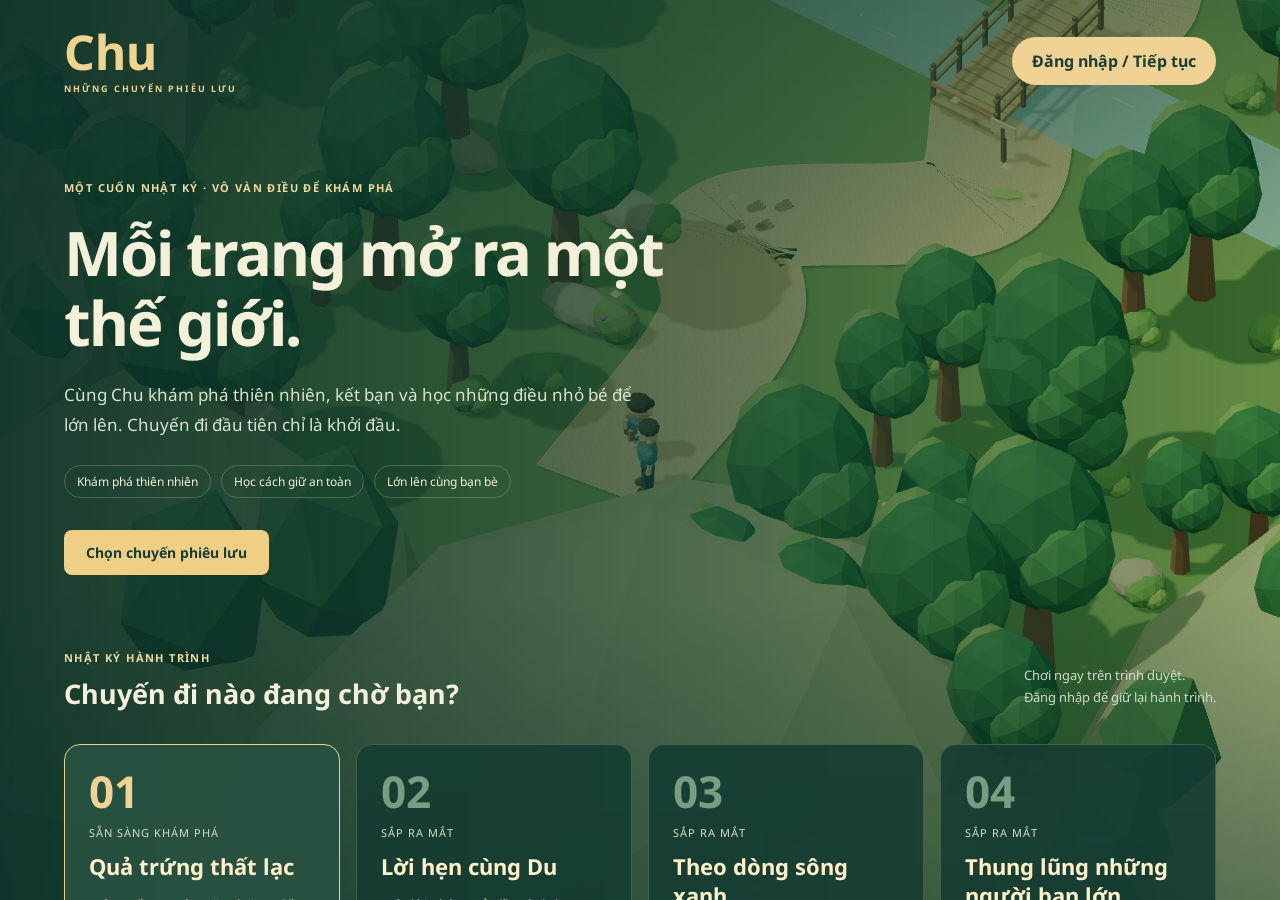
==== commit d6003cf8: "Add files via upload" ====
--- a/index.html
+++ b/index.html
@@ -1,5 +1,5 @@
 <!DOCTYPE html><html lang="vi"><head><meta charset="UTF-8"><meta name="viewport" content="width=device-width,initial-scale=1,viewport-fit=cover"><meta name="theme-color" content="#183f35"><title>Chu và Quả Trứng Thất Lạc — Phiên bản 1.6</title><meta name="description" content="Cùng Chu khám phá khu rừng, lần theo dấu chân và tìm quả trứng khủng long bí ẩn."><link rel="icon" href="data:image/svg+xml,%3Csvg xmlns='http://www.w3.org/2000/svg' viewBox='0 0 64 64'%3E%3Crect width='64' height='64' rx='16' fill='%23183f35'/%3E%3Cellipse cx='32' cy='34' rx='17' ry='23' fill='%23f5dda0'/%3E%3Ccircle cx='26' cy='27' r='5' fill='%2389ac7b'/%3E%3Ccircle cx='37' cy='41' r='6' fill='%2389ac7b'/%3E%3C/svg%3E"><link rel="stylesheet" href="style.css?v=1.6"></head><body class="coverMode">
-<section id="cover" aria-label="Nhật ký hành trình của Chu"><div class="coverNav"><a class="coverBrand" href="index.html">Chu<span>NHỮNG CHUYẾN PHIÊU LƯU</span></a><div><button id="coverContinue">Đăng nhập / Tiếp tục</button><a href="admin.html">Quản trị</a></div></div><div class="coverHero"><p class="eyebrow">MỘT CUỐN NHẬT KÝ · VÔ VÀN ĐIỀU ĐỂ KHÁM PHÁ</p><h1 id="coverHeadline">Mỗi trang mở ra một thế giới.</h1><p id="coverIntro"></p><div class="coverTags"><span>Khám phá thiên nhiên</span><span>Học cách giữ an toàn</span><span>Lớn lên cùng bạn bè</span></div><a class="coverBrowse" href="#chapterCards">Chọn chuyến phiêu lưu</a></div><div class="coverSectionTitle"><div><span class="eyebrow">NHẬT KÝ HÀNH TRÌNH</span><h2>Chuyến đi nào đang chờ bạn?</h2></div><p>Chơi ngay trên trình duyệt.<br>Đăng nhập để giữ lại hành trình.</p></div><div id="chapterCards"></div><footer class="coverFooter"><span>Hành trình của Chu vẫn đang được viết tiếp.</span><span>Các chương sắp ra mắt là nội dung dự kiến.</span></footer></section><main id="game" aria-label="Khu rừng khám phá của Chu"><div id="view"></div><div id="shade"></div>
+<section id="cover" aria-label="Nhật ký hành trình của Chu"><div class="coverNav"><a class="coverBrand" href="index.html">Chu<span>NHỮNG CHUYẾN PHIÊU LƯU</span></a><div><button id="coverContinue">Đăng nhập / Tiếp tục</button></div></div><div class="coverHero"><p class="eyebrow">MỘT CUỐN NHẬT KÝ · VÔ VÀN ĐIỀU ĐỂ KHÁM PHÁ</p><h1 id="coverHeadline">Mỗi trang mở ra một thế giới.</h1><p id="coverIntro"></p><div class="coverTags"><span>Khám phá thiên nhiên</span><span>Học cách giữ an toàn</span><span>Lớn lên cùng bạn bè</span></div><a class="coverBrowse" href="#chapterCards">Chọn chuyến phiêu lưu</a></div><div class="coverSectionTitle"><div><span class="eyebrow">NHẬT KÝ HÀNH TRÌNH</span><h2>Chuyến đi nào đang chờ bạn?</h2></div><p>Chơi ngay trên trình duyệt.<br>Đăng nhập để giữ lại hành trình.</p></div><div id="chapterCards"></div><footer class="coverFooter"><span>Hành trình của Chu vẫn đang được viết tiếp.</span><span>Mỗi chuyến đi, thêm một điều để hiểu và yêu thiên nhiên.</span></footer></section><main id="game" aria-label="Khu rừng khám phá của Chu"><div id="view"></div><div id="shade"></div>
 <header><div class="brand"><span class="eyebrow">CHUYẾN PHIÊU LƯU ĐẦU TIÊN</span><h1>Chu <span>& quả trứng thất lạc</span></h1></div><div class="tools"><button id="account" aria-label="Tài khoản và đăng nhập Google">♙ <span id="accountLabel">Đăng nhập</span></button><button id="exitGame" aria-label="Thoát game">↪ <span>Thoát</span></button><button id="journal" aria-label="Mở nhật ký">▤ <span>Nhật ký</span></button><button id="sound" aria-label="Tắt nhạc và âm thanh" title="Nhạc và âm thanh đang bật">♫ <span>Nhạc & âm thanh</span></button><button id="pause" aria-label="Tạm dừng">Ⅱ</button><button id="donate" aria-haspopup="dialog" aria-controls="donation" aria-expanded="false" aria-label="Ủng hộ">♡ <span>Ủng hộ</span></button></div></header>
 <div id="saveStatus" role="status">Chơi khách · không lưu tiến trình</div><section id="quest" aria-label="Nhiệm vụ"><span class="eyebrow" id="chapterTag">CHẶNG 1 / 4</span><h2 id="objective">Dấu chân trong rừng</h2><p id="goal">Tìm và quan sát 3 dấu vết khủng long.</p><div id="progressTrack"><div id="progressFill"></div></div><div class="questFoot"><span id="count">0 / 3 dấu vết</span><button id="hint">Gợi ý</button></div></section>
 <div class="location"><span class="eyebrow" id="locationTag">CHƯƠNG 01</span><h2 id="place">Khu rừng thì thầm</h2><p>Đi chậm một chút. Rừng đang kể chuyện.</p></div>
@@ -10,4 +10,4 @@
 <div id="error" hidden><h2>Chưa mở được khu rừng</h2><p id="errorText">Trình duyệt cần hỗ trợ WebGL. Hãy thử mở bằng Safari hoặc Chrome mới.</p><button onclick="location.reload()">Thử lại</button></div>
 
 </main>
-<dialog id="donation" aria-labelledby="donationTitle"><div class="donationHeading"><span class="eyebrow">ỦNG HỘ TỰ NGUYỆN</span><button id="donationClose" aria-label="Đóng bảng ủng hộ">×</button></div><h2 id="donationTitle">Đồng hành cùng Chu</h2><div class="donationAmounts" role="group" aria-label="Chọn số tiền"><button data-amount="20000" aria-pressed="true">20.000đ</button><button data-amount="50000" aria-pressed="false">50.000đ</button><button data-amount="100000" aria-pressed="false">100.000đ</button></div><label for="donationAmount">Hoặc nhập số tiền khác (đồng)</label><input id="donationAmount" type="text" inputmode="numeric" pattern="[0-9]*" maxlength="9" value="20000" autocomplete="off" aria-describedby="donationError"><p id="donationError" role="status"></p><div class="donationDetails"><div id="donationCard" class="bankQrCard"><img src="images/vietqr-card.png" width="540" height="640" alt="VietQR · NAPAS 247 · Vietcombank. Người nhận NGUYEN HOANG VINH, tài khoản 0111000182684."><canvas id="donationQr" role="img"></canvas><div class="bankQrAmount">Số tiền: <strong id="donationTotal" aria-live="polite"></strong></div></div><p>Nội dung: <b>Ung ho game Chu</b></p><small>Quét QR bằng ứng dụng ngân hàng. Kiểm tra người nhận và số tiền trước khi xác nhận.</small></div><p class="donationFoot">Đóng bảng này để tiếp tục chuyến phiêu lưu.</p></dialog><script type="module" src="game.js?v=1.6"></script><dialog id="accountPanel" aria-labelledby="accountTitle"><div class="accountHeading"><h2 id="accountTitle">Hành trình của bạn</h2><button id="accountClose" aria-label="Đóng">×</button></div><p id="accountIdentity"></p><p id="accountMessage" role="status">Đăng nhập Google để lưu và tiếp tục trên thiết bị khác.</p><button id="googleLogin">Đăng nhập bằng Google</button><button id="loadCloud" hidden>Tiếp tục bản trên tài khoản</button><button id="saveNow" hidden>Lưu tiến trình ngay</button><button id="retryCloud" class="secondary">Kiểm tra kết nối / thử lại</button><button id="signOut" class="secondary" hidden>Đăng xuất</button><div id="exitChoices" hidden><hr><button id="keepPlaying">Chơi tiếp</button><button id="leaveGame" class="secondary">Về màn hình đầu</button><button id="discardExit" class="secondary" hidden>Thoát và bỏ tiến trình chưa lưu</button></div><p class="accountNote">Chỉ dùng thông tin hồ sơ Google để đăng nhập. Không đọc thư Gmail.</p></dialog></body></html>
+<dialog id="donation" aria-labelledby="donationTitle"><div class="donationHeading"><span class="eyebrow">ỦNG HỘ TỰ NGUYỆN</span><button id="donationClose" aria-label="Đóng bảng ủng hộ">×</button></div><h2 id="donationTitle">Đồng hành cùng Chu</h2><div class="donationAmounts" role="group" aria-label="Chọn số tiền"><button data-amount="20000" aria-pressed="true">20.000đ</button><button data-amount="50000" aria-pressed="false">50.000đ</button><button data-amount="100000" aria-pressed="false">100.000đ</button></div><label for="donationAmount">Hoặc nhập số tiền khác (đồng)</label><input id="donationAmount" type="text" inputmode="numeric" pattern="[0-9]*" maxlength="9" value="20000" autocomplete="off" aria-describedby="donationError"><p id="donationError" role="status"></p><div class="donationDetails"><div id="donationCard" class="bankQrCard"><img src="images/vietqr-card.png" width="540" height="640" alt="VietQR · NAPAS 247 · Vietcombank. Người nhận NGUYEN HOANG VINH, tài khoản 0111000182684."><canvas id="donationQr" role="img"></canvas><div class="bankQrAmount">Số tiền: <strong id="donationTotal" aria-live="polite"></strong></div></div><p>Nội dung: <b>Ung ho game Chu</b></p><small>Quét QR bằng ứng dụng ngân hàng. Kiểm tra người nhận và số tiền trước khi xác nhận.</small></div><p class="donationFoot">Đóng bảng này để tiếp tục chuyến phiêu lưu.</p></dialog><script type="module" src="game.js?v=1.7"></script><dialog id="accountPanel" aria-labelledby="accountTitle"><div class="accountHeading"><h2 id="accountTitle">Hành trình của bạn</h2><button id="accountClose" aria-label="Đóng">×</button></div><p id="accountIdentity"></p><label for="saveChapter">Chương muốn tiếp tục</label><select id="saveChapter"><option value="chapter-1">Chương 1 · Quả trứng thất lạc</option><option value="chapter-2">Chương 2 · Lời hẹn cùng Du</option><option value="chapter-3">Chương 3 · Theo dòng sông xanh</option><option value="chapter-4">Chương 4 · Thung lũng những người bạn lớn</option></select><p id="accountMessage" role="status">Đăng nhập Google để lưu và tiếp tục trên thiết bị khác.</p><button id="googleLogin">Đăng nhập bằng Google</button><button id="loadCloud" hidden>Tiếp tục bản trên tài khoản</button><button id="saveNow" hidden>Lưu tiến trình ngay</button><button id="retryCloud" class="secondary">Kiểm tra kết nối / thử lại</button><button id="signOut" class="secondary" hidden>Đăng xuất</button><div id="exitChoices" hidden><hr><button id="keepPlaying">Chơi tiếp</button><button id="leaveGame" class="secondary">Về màn hình đầu</button><button id="discardExit" class="secondary" hidden>Thoát và bỏ tiến trình chưa lưu</button></div><p class="accountNote">Chỉ dùng thông tin hồ sơ Google để đăng nhập. Không đọc thư Gmail.</p></dialog></body></html>
--- a/style.css
+++ b/style.css
@@ -65,3 +65,5 @@
 
 /* Adventure cover uses the live forest as its backdrop. */
 #cover{position:fixed;inset:0;z-index:8;overflow:auto;background:linear-gradient(90deg,#0b302aea 0%,#143e3299 60%,#153e3240 100%);color:#f4f0d9;padding:28px clamp(22px,5vw,90px) 30px}#cover[hidden]{display:none}.coverMode #game>header,.coverMode #quest,.coverMode #saveStatus,.coverMode .location,.coverMode #desktopHelp,.coverMode #touch{visibility:hidden}.coverNav{display:flex;justify-content:space-between;align-items:center;gap:18px}.coverBrand{font-size:48px;font-weight:700;color:#f1d390;text-decoration:none;line-height:1}.coverBrand span{font-size:9px;display:block;letter-spacing:2px;margin-top:8px}.coverNav>div{display:flex;align-items:center;gap:24px}.coverNav a:not(.coverBrand){font-size:12px;color:#ccdccc;text-decoration:none}.coverNav button{background:#f0d394;color:#183f35;padding:12px 20px;border-radius:30px;font-weight:700}.coverHero{max-width:760px;padding:75px 0 70px}.coverHero h1{font-size:clamp(36px,4.8vw,68px);line-height:1.15;letter-spacing:-2px;margin:20px 0 22px;max-width:700px}.coverHero>p:not(.eyebrow){font-size:17px;line-height:1.8;max-width:570px;color:#d8e4cf}.coverTags{display:flex;gap:10px;flex-wrap:wrap;margin:24px 0 32px}.coverTags span{font-size:12px;border:1px solid #b3c7a64d;border-radius:30px;padding:7px 12px}.coverBrowse{display:inline-block;color:#183f35;background:#efcf85;border-radius:8px;padding:13px 22px;text-decoration:none;font-size:14px;font-weight:700}.coverSectionTitle{display:flex;justify-content:space-between;gap:20px;align-items:end;margin-bottom:22px}.coverSectionTitle h2{font-size:27px;margin:9px 0}.coverSectionTitle p{font-size:13px;line-height:1.7;color:#ccdccc}#chapterCards{display:grid;grid-template-columns:repeat(4,minmax(0,1fr));gap:16px;scroll-margin-top:25px}.chapterCard{position:relative;background:#173e33ee;border:1px solid #b4c9a640;border-radius:16px;padding:24px;display:flex;flex-direction:column;gap:12px;min-width:0}.chapterCard.isPlayable{border-color:#eacf88;background:#285141f5}.chapterNumber{font-size:44px;line-height:1;font-weight:700;color:#799d82}.isPlayable .chapterNumber{color:#f0d394}.chapterBadge{font-size:11px;color:#d4dfc6;text-transform:uppercase;letter-spacing:1px}.chapterCard h3{font-size:22px;line-height:1.35;margin:0;color:#fff0ca}.chapterCard p{font-size:14px;line-height:1.7;color:#c9dac2;margin:0 0 10px}.chapterCard small,.chapterCard details{font-size:12px;line-height:1.6;color:#dce5cf}.chapterCard summary{cursor:pointer}.chapterCard ol{padding-left:18px}.chapterCard button{margin-top:auto;background:#efcf85;color:#173e33;border-radius:8px;padding:12px;font-size:13px;font-weight:700}.chapterCard button:disabled{background:#ffffff0c;color:#a9c3ad;border:1px solid #ffffff18;cursor:default}.coverFooter{display:flex;justify-content:space-between;gap:20px;color:#b6c9ad;font-size:12px;padding-top:28px}.coverMode #modal{display:none}#cover button:focus-visible,#cover a:focus-visible{outline:3px solid #f5dfac;outline-offset:4px}@media(max-width:1100px){#chapterCards{grid-template-columns:repeat(2,minmax(0,1fr))}}@media(max-width:600px){#cover{padding:22px 18px}.coverHero{padding:50px 0 40px}.coverHero h1{letter-spacing:-1px}.coverNav{align-items:flex-start}.coverNav>div{gap:10px;flex-direction:column}.coverBrand{font-size:39px}.coverNav button{font-size:12px;padding:10px 14px}.coverSectionTitle{display:block}.coverSectionTitle h2{font-size:23px}#chapterCards{grid-template-columns:1fr}.coverFooter{flex-direction:column;gap:8px}.chapterCard{padding:22px}}
+
+#saveChapter{display:block;width:100%;padding:10px;margin:8px 0 16px;font:inherit;border:1px solid #8c9d87;border-radius:8px;background:#fff;color:#183b31}.previewBanner{position:fixed;bottom:0;left:0;z-index:1000;background:#153b36;color:#fff;padding:8px 16px;font-size:14px}.previewBanner a{color:#ffe4a0}
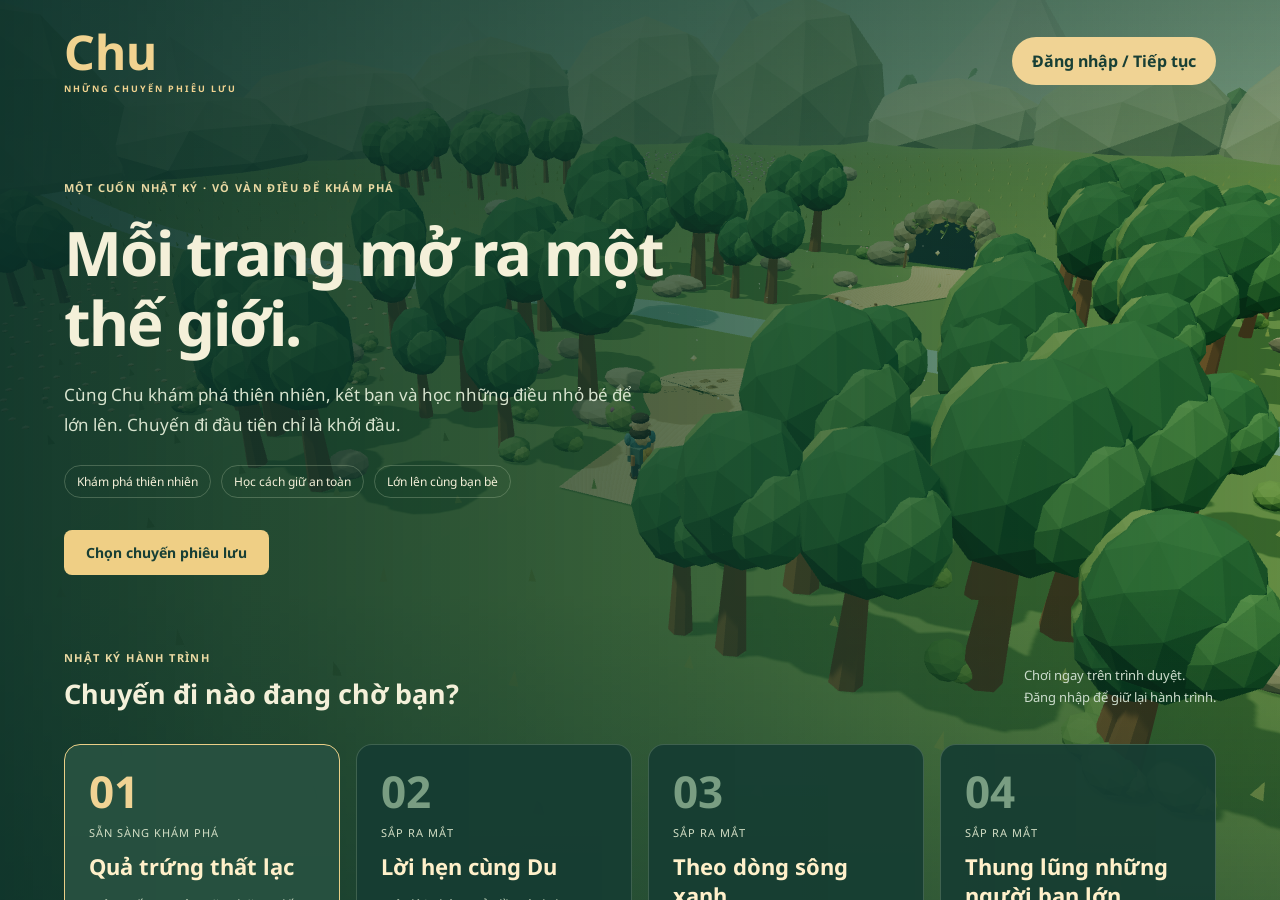
==== commit f4f61085: "Add files via upload" ====
--- a/index.html
+++ b/index.html
@@ -1,4 +1,4 @@
-<!DOCTYPE html><html lang="vi"><head><meta charset="UTF-8"><meta name="viewport" content="width=device-width,initial-scale=1,viewport-fit=cover"><meta name="theme-color" content="#183f35"><title>Chu và Quả Trứng Thất Lạc — Phiên bản 1.6</title><meta name="description" content="Cùng Chu khám phá khu rừng, lần theo dấu chân và tìm quả trứng khủng long bí ẩn."><link rel="icon" href="data:image/svg+xml,%3Csvg xmlns='http://www.w3.org/2000/svg' viewBox='0 0 64 64'%3E%3Crect width='64' height='64' rx='16' fill='%23183f35'/%3E%3Cellipse cx='32' cy='34' rx='17' ry='23' fill='%23f5dda0'/%3E%3Ccircle cx='26' cy='27' r='5' fill='%2389ac7b'/%3E%3Ccircle cx='37' cy='41' r='6' fill='%2389ac7b'/%3E%3C/svg%3E"><link rel="stylesheet" href="style.css?v=1.6"></head><body class="coverMode">
+<!DOCTYPE html><html lang="vi"><head><meta charset="UTF-8"><meta name="viewport" content="width=device-width,initial-scale=1,viewport-fit=cover"><meta name="theme-color" content="#183f35"><title>Chu và Quả Trứng Thất Lạc — Phiên bản 1.8</title><meta name="description" content="Cùng Chu khám phá khu rừng, lần theo dấu chân và tìm quả trứng khủng long bí ẩn."><link rel="icon" href="data:image/svg+xml,%3Csvg xmlns='http://www.w3.org/2000/svg' viewBox='0 0 64 64'%3E%3Crect width='64' height='64' rx='16' fill='%23183f35'/%3E%3Cellipse cx='32' cy='34' rx='17' ry='23' fill='%23f5dda0'/%3E%3Ccircle cx='26' cy='27' r='5' fill='%2389ac7b'/%3E%3Ccircle cx='37' cy='41' r='6' fill='%2389ac7b'/%3E%3C/svg%3E"><link rel="stylesheet" href="style.css?v=1.8"></head><body class="coverMode">
 <section id="cover" aria-label="Nhật ký hành trình của Chu"><div class="coverNav"><a class="coverBrand" href="index.html">Chu<span>NHỮNG CHUYẾN PHIÊU LƯU</span></a><div><button id="coverContinue">Đăng nhập / Tiếp tục</button></div></div><div class="coverHero"><p class="eyebrow">MỘT CUỐN NHẬT KÝ · VÔ VÀN ĐIỀU ĐỂ KHÁM PHÁ</p><h1 id="coverHeadline">Mỗi trang mở ra một thế giới.</h1><p id="coverIntro"></p><div class="coverTags"><span>Khám phá thiên nhiên</span><span>Học cách giữ an toàn</span><span>Lớn lên cùng bạn bè</span></div><a class="coverBrowse" href="#chapterCards">Chọn chuyến phiêu lưu</a></div><div class="coverSectionTitle"><div><span class="eyebrow">NHẬT KÝ HÀNH TRÌNH</span><h2>Chuyến đi nào đang chờ bạn?</h2></div><p>Chơi ngay trên trình duyệt.<br>Đăng nhập để giữ lại hành trình.</p></div><div id="chapterCards"></div><footer class="coverFooter"><span>Hành trình của Chu vẫn đang được viết tiếp.</span><span>Mỗi chuyến đi, thêm một điều để hiểu và yêu thiên nhiên.</span></footer></section><main id="game" aria-label="Khu rừng khám phá của Chu"><div id="view"></div><div id="shade"></div>
 <header><div class="brand"><span class="eyebrow">CHUYẾN PHIÊU LƯU ĐẦU TIÊN</span><h1>Chu <span>& quả trứng thất lạc</span></h1></div><div class="tools"><button id="account" aria-label="Tài khoản và đăng nhập Google">♙ <span id="accountLabel">Đăng nhập</span></button><button id="exitGame" aria-label="Thoát game">↪ <span>Thoát</span></button><button id="journal" aria-label="Mở nhật ký">▤ <span>Nhật ký</span></button><button id="sound" aria-label="Tắt nhạc và âm thanh" title="Nhạc và âm thanh đang bật">♫ <span>Nhạc & âm thanh</span></button><button id="pause" aria-label="Tạm dừng">Ⅱ</button><button id="donate" aria-haspopup="dialog" aria-controls="donation" aria-expanded="false" aria-label="Ủng hộ">♡ <span>Ủng hộ</span></button></div></header>
 <div id="saveStatus" role="status">Chơi khách · không lưu tiến trình</div><section id="quest" aria-label="Nhiệm vụ"><span class="eyebrow" id="chapterTag">CHẶNG 1 / 4</span><h2 id="objective">Dấu chân trong rừng</h2><p id="goal">Tìm và quan sát 3 dấu vết khủng long.</p><div id="progressTrack"><div id="progressFill"></div></div><div class="questFoot"><span id="count">0 / 3 dấu vết</span><button id="hint">Gợi ý</button></div></section>
@@ -10,4 +10,4 @@
 <div id="error" hidden><h2>Chưa mở được khu rừng</h2><p id="errorText">Trình duyệt cần hỗ trợ WebGL. Hãy thử mở bằng Safari hoặc Chrome mới.</p><button onclick="location.reload()">Thử lại</button></div>
 
 </main>
-<dialog id="donation" aria-labelledby="donationTitle"><div class="donationHeading"><span class="eyebrow">ỦNG HỘ TỰ NGUYỆN</span><button id="donationClose" aria-label="Đóng bảng ủng hộ">×</button></div><h2 id="donationTitle">Đồng hành cùng Chu</h2><div class="donationAmounts" role="group" aria-label="Chọn số tiền"><button data-amount="20000" aria-pressed="true">20.000đ</button><button data-amount="50000" aria-pressed="false">50.000đ</button><button data-amount="100000" aria-pressed="false">100.000đ</button></div><label for="donationAmount">Hoặc nhập số tiền khác (đồng)</label><input id="donationAmount" type="text" inputmode="numeric" pattern="[0-9]*" maxlength="9" value="20000" autocomplete="off" aria-describedby="donationError"><p id="donationError" role="status"></p><div class="donationDetails"><div id="donationCard" class="bankQrCard"><img src="images/vietqr-card.png" width="540" height="640" alt="VietQR · NAPAS 247 · Vietcombank. Người nhận NGUYEN HOANG VINH, tài khoản 0111000182684."><canvas id="donationQr" role="img"></canvas><div class="bankQrAmount">Số tiền: <strong id="donationTotal" aria-live="polite"></strong></div></div><p>Nội dung: <b>Ung ho game Chu</b></p><small>Quét QR bằng ứng dụng ngân hàng. Kiểm tra người nhận và số tiền trước khi xác nhận.</small></div><p class="donationFoot">Đóng bảng này để tiếp tục chuyến phiêu lưu.</p></dialog><script type="module" src="game.js?v=1.7"></script><dialog id="accountPanel" aria-labelledby="accountTitle"><div class="accountHeading"><h2 id="accountTitle">Hành trình của bạn</h2><button id="accountClose" aria-label="Đóng">×</button></div><p id="accountIdentity"></p><label for="saveChapter">Chương muốn tiếp tục</label><select id="saveChapter"><option value="chapter-1">Chương 1 · Quả trứng thất lạc</option><option value="chapter-2">Chương 2 · Lời hẹn cùng Du</option><option value="chapter-3">Chương 3 · Theo dòng sông xanh</option><option value="chapter-4">Chương 4 · Thung lũng những người bạn lớn</option></select><p id="accountMessage" role="status">Đăng nhập Google để lưu và tiếp tục trên thiết bị khác.</p><button id="googleLogin">Đăng nhập bằng Google</button><button id="loadCloud" hidden>Tiếp tục bản trên tài khoản</button><button id="saveNow" hidden>Lưu tiến trình ngay</button><button id="retryCloud" class="secondary">Kiểm tra kết nối / thử lại</button><button id="signOut" class="secondary" hidden>Đăng xuất</button><div id="exitChoices" hidden><hr><button id="keepPlaying">Chơi tiếp</button><button id="leaveGame" class="secondary">Về màn hình đầu</button><button id="discardExit" class="secondary" hidden>Thoát và bỏ tiến trình chưa lưu</button></div><p class="accountNote">Chỉ dùng thông tin hồ sơ Google để đăng nhập. Không đọc thư Gmail.</p></dialog></body></html>
+<dialog id="donation" aria-labelledby="donationTitle"><div class="donationHeading"><span class="eyebrow">ỦNG HỘ TỰ NGUYỆN</span><button id="donationClose" aria-label="Đóng bảng ủng hộ">×</button></div><h2 id="donationTitle">Đồng hành cùng Chu</h2><div class="donationAmounts" role="group" aria-label="Chọn số tiền"><button data-amount="20000" aria-pressed="true">20.000đ</button><button data-amount="50000" aria-pressed="false">50.000đ</button><button data-amount="100000" aria-pressed="false">100.000đ</button></div><label for="donationAmount">Hoặc nhập số tiền khác (đồng)</label><input id="donationAmount" type="text" inputmode="numeric" pattern="[0-9]*" maxlength="9" value="20000" autocomplete="off" aria-describedby="donationError"><p id="donationError" role="status"></p><div class="donationDetails"><div id="donationCard" class="bankQrCard"><img src="images/vietqr-card.png" width="540" height="640" alt="VietQR · NAPAS 247 · Vietcombank. Người nhận NGUYEN HOANG VINH, tài khoản 0111000182684."><canvas id="donationQr" role="img"></canvas><div class="bankQrAmount">Số tiền: <strong id="donationTotal" aria-live="polite"></strong></div></div><p>Nội dung: <b>Ung ho game Chu</b></p><small>Quét QR bằng ứng dụng ngân hàng. Kiểm tra người nhận và số tiền trước khi xác nhận.</small></div><p class="donationFoot">Đóng bảng này để tiếp tục chuyến phiêu lưu.</p></dialog><script type="module" src="game.js?v=1.8"></script><dialog id="accountPanel" aria-labelledby="accountTitle"><div class="accountHeading"><h2 id="accountTitle">Hành trình của bạn</h2><button id="accountClose" aria-label="Đóng">×</button></div><p id="accountIdentity"></p><label for="saveChapter">Chương muốn tiếp tục</label><select id="saveChapter"><option value="chapter-1">Chương 1 · Quả trứng thất lạc</option><option value="chapter-2">Chương 2 · Lời hẹn cùng Du</option><option value="chapter-3">Chương 3 · Theo dòng sông xanh</option><option value="chapter-4">Chương 4 · Thung lũng những người bạn lớn</option></select><p id="accountMessage" role="status">Đăng nhập Google để lưu và tiếp tục trên thiết bị khác.</p><button id="googleLogin">Đăng nhập bằng Google</button><button id="loadCloud" hidden>Tiếp tục bản trên tài khoản</button><button id="saveNow" hidden>Lưu tiến trình ngay</button><button id="retryCloud" class="secondary">Kiểm tra kết nối / thử lại</button><button id="signOut" class="secondary" hidden>Đăng xuất</button><div id="exitChoices" hidden><hr><button id="keepPlaying">Chơi tiếp</button><button id="leaveGame" class="secondary">Về màn hình đầu</button><button id="discardExit" class="secondary" hidden>Thoát và bỏ tiến trình chưa lưu</button></div><p class="accountNote">Chỉ dùng thông tin hồ sơ Google để đăng nhập. Không đọc thư Gmail.</p></dialog></body></html>
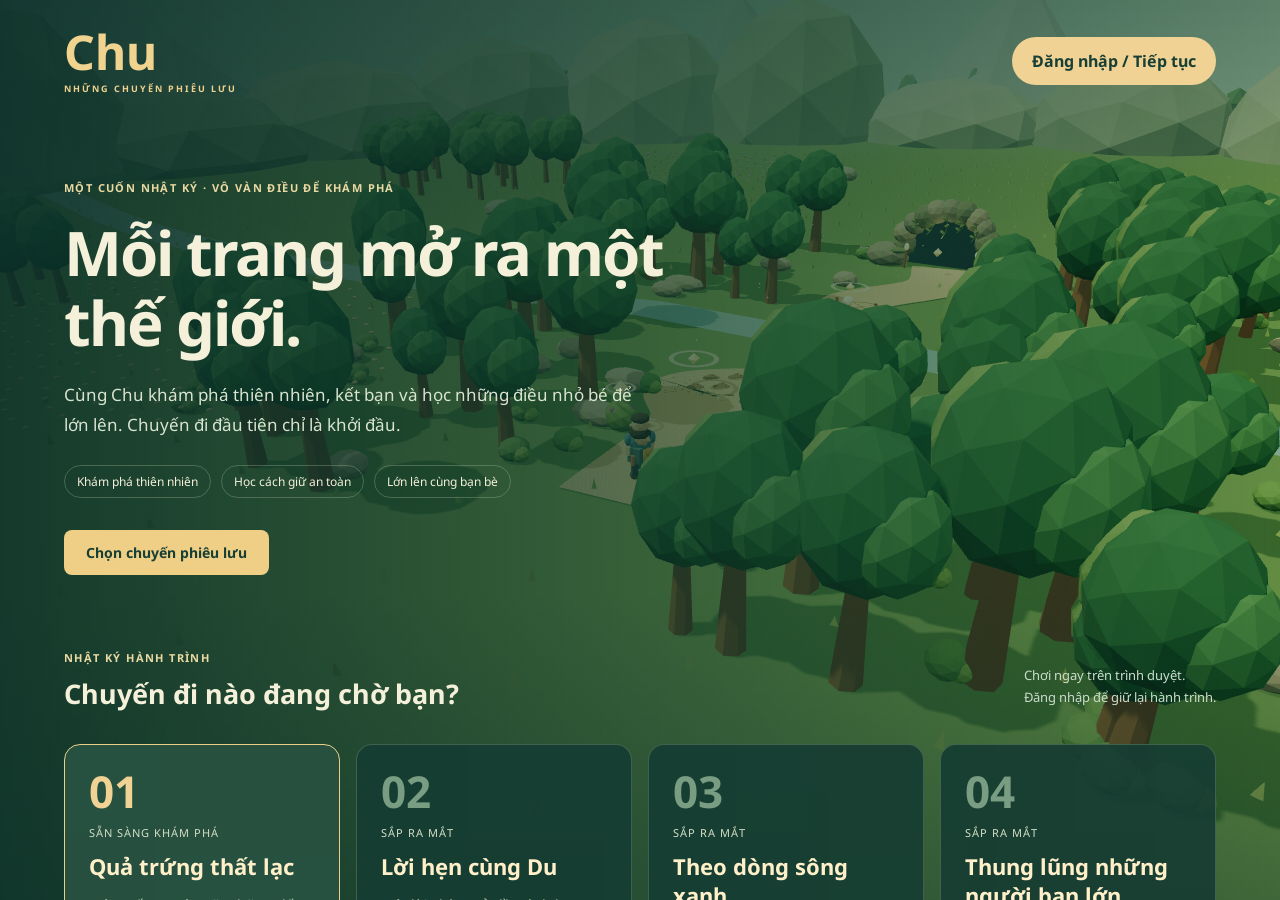
==== commit 27bfacd9: "Add files via upload" ====
--- a/index.html
+++ b/index.html
@@ -1,7 +1,7 @@
-<!DOCTYPE html><html lang="vi"><head><meta charset="UTF-8"><meta name="viewport" content="width=device-width,initial-scale=1,viewport-fit=cover"><meta name="theme-color" content="#183f35"><title>Chu và Quả Trứng Thất Lạc — Phiên bản 1.8</title><meta name="description" content="Cùng Chu khám phá khu rừng, lần theo dấu chân và tìm quả trứng khủng long bí ẩn."><link rel="icon" href="data:image/svg+xml,%3Csvg xmlns='http://www.w3.org/2000/svg' viewBox='0 0 64 64'%3E%3Crect width='64' height='64' rx='16' fill='%23183f35'/%3E%3Cellipse cx='32' cy='34' rx='17' ry='23' fill='%23f5dda0'/%3E%3Ccircle cx='26' cy='27' r='5' fill='%2389ac7b'/%3E%3Ccircle cx='37' cy='41' r='6' fill='%2389ac7b'/%3E%3C/svg%3E"><link rel="stylesheet" href="style.css?v=1.8"></head><body class="coverMode">
+<!DOCTYPE html><html lang="vi"><head><meta charset="UTF-8"><meta name="viewport" content="width=device-width,initial-scale=1,viewport-fit=cover"><meta name="theme-color" content="#183f35"><title>Chu và Quả Trứng Thất Lạc — Phiên bản 1.9</title><meta name="description" content="Cùng Chu khám phá khu rừng, lần theo dấu chân và tìm quả trứng khủng long bí ẩn."><link rel="icon" href="data:image/svg+xml,%3Csvg xmlns='http://www.w3.org/2000/svg' viewBox='0 0 64 64'%3E%3Crect width='64' height='64' rx='16' fill='%23183f35'/%3E%3Cellipse cx='32' cy='34' rx='17' ry='23' fill='%23f5dda0'/%3E%3Ccircle cx='26' cy='27' r='5' fill='%2389ac7b'/%3E%3Ccircle cx='37' cy='41' r='6' fill='%2389ac7b'/%3E%3C/svg%3E"><link rel="stylesheet" href="style.css?v=1.9"></head><body class="coverMode">
 <section id="cover" aria-label="Nhật ký hành trình của Chu"><div class="coverNav"><a class="coverBrand" href="index.html">Chu<span>NHỮNG CHUYẾN PHIÊU LƯU</span></a><div><button id="coverContinue">Đăng nhập / Tiếp tục</button></div></div><div class="coverHero"><p class="eyebrow">MỘT CUỐN NHẬT KÝ · VÔ VÀN ĐIỀU ĐỂ KHÁM PHÁ</p><h1 id="coverHeadline">Mỗi trang mở ra một thế giới.</h1><p id="coverIntro"></p><div class="coverTags"><span>Khám phá thiên nhiên</span><span>Học cách giữ an toàn</span><span>Lớn lên cùng bạn bè</span></div><a class="coverBrowse" href="#chapterCards">Chọn chuyến phiêu lưu</a></div><div class="coverSectionTitle"><div><span class="eyebrow">NHẬT KÝ HÀNH TRÌNH</span><h2>Chuyến đi nào đang chờ bạn?</h2></div><p>Chơi ngay trên trình duyệt.<br>Đăng nhập để giữ lại hành trình.</p></div><div id="chapterCards"></div><footer class="coverFooter"><span>Hành trình của Chu vẫn đang được viết tiếp.</span><span>Mỗi chuyến đi, thêm một điều để hiểu và yêu thiên nhiên.</span></footer></section><main id="game" aria-label="Khu rừng khám phá của Chu"><div id="view"></div><div id="shade"></div>
-<header><div class="brand"><span class="eyebrow">CHUYẾN PHIÊU LƯU ĐẦU TIÊN</span><h1>Chu <span>& quả trứng thất lạc</span></h1></div><div class="tools"><button id="account" aria-label="Tài khoản và đăng nhập Google">♙ <span id="accountLabel">Đăng nhập</span></button><button id="exitGame" aria-label="Thoát game">↪ <span>Thoát</span></button><button id="journal" aria-label="Mở nhật ký">▤ <span>Nhật ký</span></button><button id="sound" aria-label="Tắt nhạc và âm thanh" title="Nhạc và âm thanh đang bật">♫ <span>Nhạc & âm thanh</span></button><button id="pause" aria-label="Tạm dừng">Ⅱ</button><button id="donate" aria-haspopup="dialog" aria-controls="donation" aria-expanded="false" aria-label="Ủng hộ">♡ <span>Ủng hộ</span></button></div></header>
-<div id="saveStatus" role="status">Chơi khách · không lưu tiến trình</div><section id="quest" aria-label="Nhiệm vụ"><span class="eyebrow" id="chapterTag">CHẶNG 1 / 4</span><h2 id="objective">Dấu chân trong rừng</h2><p id="goal">Tìm và quan sát 3 dấu vết khủng long.</p><div id="progressTrack"><div id="progressFill"></div></div><div class="questFoot"><span id="count">0 / 3 dấu vết</span><button id="hint">Gợi ý</button></div></section>
+<header><div class="brand"><span class="eyebrow">CHUYẾN PHIÊU LƯU ĐẦU TIÊN</span><h1>Chu <span>& quả trứng thất lạc</span></h1></div><button id="moreTools" aria-label="Mở các tiện ích" aria-expanded="false" aria-controls="gameTools">☰</button><div class="tools" id="gameTools"><button id="account" aria-label="Tài khoản và đăng nhập Google">♙ <span id="accountLabel">Đăng nhập</span></button><button id="exitGame" aria-label="Thoát game">↪ <span>Thoát</span></button><button id="journal" aria-label="Mở nhật ký">▤ <span>Nhật ký</span></button><button id="sound" aria-label="Tắt nhạc và âm thanh" title="Nhạc và âm thanh đang bật">♫ <span>Nhạc & âm thanh</span></button><button id="pause" aria-label="Tạm dừng">Ⅱ</button><button id="donate" aria-haspopup="dialog" aria-controls="donation" aria-expanded="false" aria-label="Ủng hộ">♡ <span>Ủng hộ</span></button></div></header>
+<div id="saveStatus" role="status">Chơi khách · không lưu tiến trình</div><section id="quest" aria-label="Nhiệm vụ"><button id="questToggle" aria-expanded="false" aria-controls="goal progressTrack" aria-label="Mở hoặc thu gọn nhiệm vụ">Nhiệm vụ <span aria-hidden="true">⌄</span></button><span class="eyebrow" id="chapterTag">CHẶNG 1 / 4</span><h2 id="objective">Dấu chân trong rừng</h2><p id="goal">Tìm và quan sát 3 dấu vết khủng long.</p><div id="progressTrack"><div id="progressFill"></div></div><div class="questFoot"><span id="count">0 / 3 dấu vết</span><button id="hint">Gợi ý</button></div></section>
 <div class="location"><span class="eyebrow" id="locationTag">CHƯƠNG 01</span><h2 id="place">Khu rừng thì thầm</h2><p>Đi chậm một chút. Rừng đang kể chuyện.</p></div>
 <div id="notice" role="status" aria-live="polite"></div><div id="context"><span id="contextText"></span><button id="interact">E · Quan sát</button></div>
 <div id="desktopHelp">W A S D / phím mũi tên <b>Di chuyển</b><span>•</span> E <b>Tương tác</b><span>•</span> J <b>Nhật ký</b><span>•</span> Esc <b>Tạm dừng</b></div>
@@ -10,4 +10,4 @@
 <div id="error" hidden><h2>Chưa mở được khu rừng</h2><p id="errorText">Trình duyệt cần hỗ trợ WebGL. Hãy thử mở bằng Safari hoặc Chrome mới.</p><button onclick="location.reload()">Thử lại</button></div>
 
 </main>
-<dialog id="donation" aria-labelledby="donationTitle"><div class="donationHeading"><span class="eyebrow">ỦNG HỘ TỰ NGUYỆN</span><button id="donationClose" aria-label="Đóng bảng ủng hộ">×</button></div><h2 id="donationTitle">Đồng hành cùng Chu</h2><div class="donationAmounts" role="group" aria-label="Chọn số tiền"><button data-amount="20000" aria-pressed="true">20.000đ</button><button data-amount="50000" aria-pressed="false">50.000đ</button><button data-amount="100000" aria-pressed="false">100.000đ</button></div><label for="donationAmount">Hoặc nhập số tiền khác (đồng)</label><input id="donationAmount" type="text" inputmode="numeric" pattern="[0-9]*" maxlength="9" value="20000" autocomplete="off" aria-describedby="donationError"><p id="donationError" role="status"></p><div class="donationDetails"><div id="donationCard" class="bankQrCard"><img src="images/vietqr-card.png" width="540" height="640" alt="VietQR · NAPAS 247 · Vietcombank. Người nhận NGUYEN HOANG VINH, tài khoản 0111000182684."><canvas id="donationQr" role="img"></canvas><div class="bankQrAmount">Số tiền: <strong id="donationTotal" aria-live="polite"></strong></div></div><p>Nội dung: <b>Ung ho game Chu</b></p><small>Quét QR bằng ứng dụng ngân hàng. Kiểm tra người nhận và số tiền trước khi xác nhận.</small></div><p class="donationFoot">Đóng bảng này để tiếp tục chuyến phiêu lưu.</p></dialog><script type="module" src="game.js?v=1.8"></script><dialog id="accountPanel" aria-labelledby="accountTitle"><div class="accountHeading"><h2 id="accountTitle">Hành trình của bạn</h2><button id="accountClose" aria-label="Đóng">×</button></div><p id="accountIdentity"></p><label for="saveChapter">Chương muốn tiếp tục</label><select id="saveChapter"><option value="chapter-1">Chương 1 · Quả trứng thất lạc</option><option value="chapter-2">Chương 2 · Lời hẹn cùng Du</option><option value="chapter-3">Chương 3 · Theo dòng sông xanh</option><option value="chapter-4">Chương 4 · Thung lũng những người bạn lớn</option></select><p id="accountMessage" role="status">Đăng nhập Google để lưu và tiếp tục trên thiết bị khác.</p><button id="googleLogin">Đăng nhập bằng Google</button><button id="loadCloud" hidden>Tiếp tục bản trên tài khoản</button><button id="saveNow" hidden>Lưu tiến trình ngay</button><button id="retryCloud" class="secondary">Kiểm tra kết nối / thử lại</button><button id="signOut" class="secondary" hidden>Đăng xuất</button><div id="exitChoices" hidden><hr><button id="keepPlaying">Chơi tiếp</button><button id="leaveGame" class="secondary">Về màn hình đầu</button><button id="discardExit" class="secondary" hidden>Thoát và bỏ tiến trình chưa lưu</button></div><p class="accountNote">Chỉ dùng thông tin hồ sơ Google để đăng nhập. Không đọc thư Gmail.</p></dialog></body></html>
+<dialog id="donation" aria-labelledby="donationTitle"><div class="donationHeading"><span class="eyebrow">ỦNG HỘ TỰ NGUYỆN</span><button id="donationClose" aria-label="Đóng bảng ủng hộ">×</button></div><h2 id="donationTitle">Đồng hành cùng Chu</h2><div class="donationAmounts" role="group" aria-label="Chọn số tiền"><button data-amount="20000" aria-pressed="true">20.000đ</button><button data-amount="50000" aria-pressed="false">50.000đ</button><button data-amount="100000" aria-pressed="false">100.000đ</button></div><label for="donationAmount">Hoặc nhập số tiền khác (đồng)</label><input id="donationAmount" type="text" inputmode="numeric" pattern="[0-9]*" maxlength="9" value="20000" autocomplete="off" aria-describedby="donationError"><p id="donationError" role="status"></p><div class="donationDetails"><div id="donationCard" class="bankQrCard"><img src="images/vietqr-card.png" width="540" height="640" alt="VietQR · NAPAS 247 · Vietcombank. Người nhận NGUYEN HOANG VINH, tài khoản 0111000182684."><canvas id="donationQr" role="img"></canvas><div class="bankQrAmount">Số tiền: <strong id="donationTotal" aria-live="polite"></strong></div></div><p>Nội dung: <b>Ung ho game Chu</b></p><small>Quét QR bằng ứng dụng ngân hàng. Kiểm tra người nhận và số tiền trước khi xác nhận.</small></div><p class="donationFoot">Đóng bảng này để tiếp tục chuyến phiêu lưu.</p></dialog><script type="module" src="game.js?v=1.9"></script><dialog id="accountPanel" aria-labelledby="accountTitle"><div class="accountHeading"><h2 id="accountTitle">Hành trình của bạn</h2><button id="accountClose" aria-label="Đóng">×</button></div><p id="accountIdentity"></p><label for="saveChapter">Chương muốn tiếp tục</label><select id="saveChapter"><option value="chapter-1">Chương 1 · Quả trứng thất lạc</option><option value="chapter-2">Chương 2 · Lời hẹn cùng Du</option><option value="chapter-3">Chương 3 · Theo dòng sông xanh</option><option value="chapter-4">Chương 4 · Thung lũng những người bạn lớn</option></select><p id="accountMessage" role="status">Đăng nhập Google để lưu và tiếp tục trên thiết bị khác.</p><button id="googleLogin">Đăng nhập bằng Google</button><button id="loadCloud" hidden>Tiếp tục bản trên tài khoản</button><button id="saveNow" hidden>Lưu tiến trình ngay</button><button id="retryCloud" class="secondary">Kiểm tra kết nối / thử lại</button><button id="signOut" class="secondary" hidden>Đăng xuất</button><div id="exitChoices" hidden><hr><button id="keepPlaying">Chơi tiếp</button><button id="leaveGame" class="secondary">Về màn hình đầu</button><button id="discardExit" class="secondary" hidden>Thoát và bỏ tiến trình chưa lưu</button></div><p class="accountNote">Chỉ dùng thông tin hồ sơ Google để đăng nhập. Không đọc thư Gmail.</p></dialog></body></html>
--- a/style.css
+++ b/style.css
@@ -67,3 +67,13 @@
 #cover{position:fixed;inset:0;z-index:8;overflow:auto;background:linear-gradient(90deg,#0b302aea 0%,#143e3299 60%,#153e3240 100%);color:#f4f0d9;padding:28px clamp(22px,5vw,90px) 30px}#cover[hidden]{display:none}.coverMode #game>header,.coverMode #quest,.coverMode #saveStatus,.coverMode .location,.coverMode #desktopHelp,.coverMode #touch{visibility:hidden}.coverNav{display:flex;justify-content:space-between;align-items:center;gap:18px}.coverBrand{font-size:48px;font-weight:700;color:#f1d390;text-decoration:none;line-height:1}.coverBrand span{font-size:9px;display:block;letter-spacing:2px;margin-top:8px}.coverNav>div{display:flex;align-items:center;gap:24px}.coverNav a:not(.coverBrand){font-size:12px;color:#ccdccc;text-decoration:none}.coverNav button{background:#f0d394;color:#183f35;padding:12px 20px;border-radius:30px;font-weight:700}.coverHero{max-width:760px;padding:75px 0 70px}.coverHero h1{font-size:clamp(36px,4.8vw,68px);line-height:1.15;letter-spacing:-2px;margin:20px 0 22px;max-width:700px}.coverHero>p:not(.eyebrow){font-size:17px;line-height:1.8;max-width:570px;color:#d8e4cf}.coverTags{display:flex;gap:10px;flex-wrap:wrap;margin:24px 0 32px}.coverTags span{font-size:12px;border:1px solid #b3c7a64d;border-radius:30px;padding:7px 12px}.coverBrowse{display:inline-block;color:#183f35;background:#efcf85;border-radius:8px;padding:13px 22px;text-decoration:none;font-size:14px;font-weight:700}.coverSectionTitle{display:flex;justify-content:space-between;gap:20px;align-items:end;margin-bottom:22px}.coverSectionTitle h2{font-size:27px;margin:9px 0}.coverSectionTitle p{font-size:13px;line-height:1.7;color:#ccdccc}#chapterCards{display:grid;grid-template-columns:repeat(4,minmax(0,1fr));gap:16px;scroll-margin-top:25px}.chapterCard{position:relative;background:#173e33ee;border:1px solid #b4c9a640;border-radius:16px;padding:24px;display:flex;flex-direction:column;gap:12px;min-width:0}.chapterCard.isPlayable{border-color:#eacf88;background:#285141f5}.chapterNumber{font-size:44px;line-height:1;font-weight:700;color:#799d82}.isPlayable .chapterNumber{color:#f0d394}.chapterBadge{font-size:11px;color:#d4dfc6;text-transform:uppercase;letter-spacing:1px}.chapterCard h3{font-size:22px;line-height:1.35;margin:0;color:#fff0ca}.chapterCard p{font-size:14px;line-height:1.7;color:#c9dac2;margin:0 0 10px}.chapterCard small,.chapterCard details{font-size:12px;line-height:1.6;color:#dce5cf}.chapterCard summary{cursor:pointer}.chapterCard ol{padding-left:18px}.chapterCard button{margin-top:auto;background:#efcf85;color:#173e33;border-radius:8px;padding:12px;font-size:13px;font-weight:700}.chapterCard button:disabled{background:#ffffff0c;color:#a9c3ad;border:1px solid #ffffff18;cursor:default}.coverFooter{display:flex;justify-content:space-between;gap:20px;color:#b6c9ad;font-size:12px;padding-top:28px}.coverMode #modal{display:none}#cover button:focus-visible,#cover a:focus-visible{outline:3px solid #f5dfac;outline-offset:4px}@media(max-width:1100px){#chapterCards{grid-template-columns:repeat(2,minmax(0,1fr))}}@media(max-width:600px){#cover{padding:22px 18px}.coverHero{padding:50px 0 40px}.coverHero h1{letter-spacing:-1px}.coverNav{align-items:flex-start}.coverNav>div{gap:10px;flex-direction:column}.coverBrand{font-size:39px}.coverNav button{font-size:12px;padding:10px 14px}.coverSectionTitle{display:block}.coverSectionTitle h2{font-size:23px}#chapterCards{grid-template-columns:1fr}.coverFooter{flex-direction:column;gap:8px}.chapterCard{padding:22px}}
 
 #saveChapter{display:block;width:100%;padding:10px;margin:8px 0 16px;font:inherit;border:1px solid #8c9d87;border-radius:8px;background:#fff;color:#183b31}.previewBanner{position:fixed;bottom:0;left:0;z-index:1000;background:#153b36;color:#fff;padding:8px 16px;font-size:14px}.previewBanner a{color:#ffe4a0}
+
+/* 1.9: compact mobile HUD and discovery showcase. */
+#moreTools,#questToggle{display:none}.discoveryHero{margin:0 0 16px;border:1px solid #e6ce8644;border-radius:18px;overflow:hidden;background:radial-gradient(ellipse,#587b58,#153b31);animation:discoveryIn .45s ease-out}.discoveryHero img{display:block;width:100%;height:clamp(160px,27dvh,290px);object-fit:contain}.discoveryHero figcaption{text-align:center;padding:8px 12px;color:#ffe6a7;font-size:14px;background:#16382bcc}.discoveryDescription{font-size:16px;line-height:1.65}.discoveryNote{font-size:14px!important;color:#c6d7c0!important;line-height:1.5!important}.reviewDiscovery{padding:10px 14px!important;min-height:44px;color:#153b31;background:#f0d394;font-size:14px}.modal:has(.discoveryHero) #modalText{max-height:none;overflow:visible}.modal:has(.discoveryHero) article{width:min(560px,calc(100vw - 24px));padding:24px}.modal:has(.discoveryHero) h2{margin:8px 0 16px;font-size:28px}.modal:has(.discoveryHero) #start{position:sticky;bottom:0;box-shadow:0 -8px 20px #173e33}.modal:has(.discoveryHero) .small:empty{display:none}
+@keyframes discoveryIn{from{opacity:0;transform:translateY(12px) scale(.95)}to{opacity:1;transform:none}}
+@media(max-width:700px),(max-height:550px) and (pointer:coarse){
+ header{top:max(10px,env(safe-area-inset-top));left:12px;right:12px;display:flex;flex-wrap:nowrap;align-items:center;gap:8px}.brand{width:auto;flex:1;min-width:0}.brand .eyebrow,.brand h1 span{display:none}.brand h1{font-size:24px;margin:0}#moreTools{display:block;min-width:44px;min-height:44px;padding:7px 12px;font-size:22px;background:#173e33e8;color:#f7e5b6;border-radius:12px}.tools{display:none;position:absolute;right:0;top:52px;z-index:9;padding:12px;background:#173e33fa;border:1px solid #c6d69b55;border-radius:14px;max-height:65dvh;overflow:auto;width:230px;box-shadow:0 12px 40px #0005}.toolsOpen .tools{display:grid;grid-template-columns:1fr 1fr;gap:6px}.tools span{display:inline;font-size:14px}.tools button,.tools #donate{min-height:44px;padding:8px;font-size:17px}#saveStatus{left:65px;right:64px;top:17px;font-size:12px;padding:5px 8px;max-width:none;white-space:nowrap;text-overflow:ellipsis;overflow:hidden}
+ #quest{top:max(66px,calc(env(safe-area-inset-top) + 58px));left:12px;right:12px;width:auto;max-width:360px;padding:10px 13px;border-radius:14px;background:#153b32ed}#questToggle{display:flex;align-items:center;justify-content:space-between;gap:10px;float:right;min-height:44px;padding:0 8px;background:transparent;color:#ffe4a0;font-size:14px}#quest #chapterTag{font-size:12px;letter-spacing:.6px}#quest h2{font-size:16px;margin:3px 0;line-height:1.5}#quest #goal,#quest #progressTrack,#quest .questFoot{display:none}#quest.expanded #goal,#quest.expanded #progressTrack{display:block}#quest.expanded .questFoot{display:flex}#quest.expanded{max-height:45dvh;overflow:auto}#quest #goal{font-size:14px;line-height:1.5;margin:10px 0}#hint{min-height:44px;font-size:14px}.location{display:none}#context{bottom:156px;max-width:calc(100% - 24px);font-size:14px;padding:8px 12px}#context #interact{display:none}#notice{bottom:205px;font-size:14px;max-width:calc(100% - 24px)}#desktopHelp{display:none}.modal article{padding:20px;width:calc(100vw - 24px)}#modalText{font-size:16px}.modal:has(.discoveryHero) h2{font-size:24px}.modal:has(.discoveryHero) article{padding:18px}.discoveryHero img{height:clamp(150px,25dvh,240px)}#touch{bottom:max(20px,env(safe-area-inset-bottom))}
+}
+@media(max-height:500px) and (orientation:landscape){#quest{max-width:260px}.modal:has(.discoveryHero) article{width:min(700px,calc(100vw - 24px))}.discoveryHero{float:left;width:42%;margin:0 18px 8px 0}.discoveryHero img{height:140px}.modal:has(.discoveryHero) #start{clear:both}.discoveryHero figcaption{font-size:12px}}
+@media(prefers-reduced-motion:reduce){.discoveryHero{animation:none}}
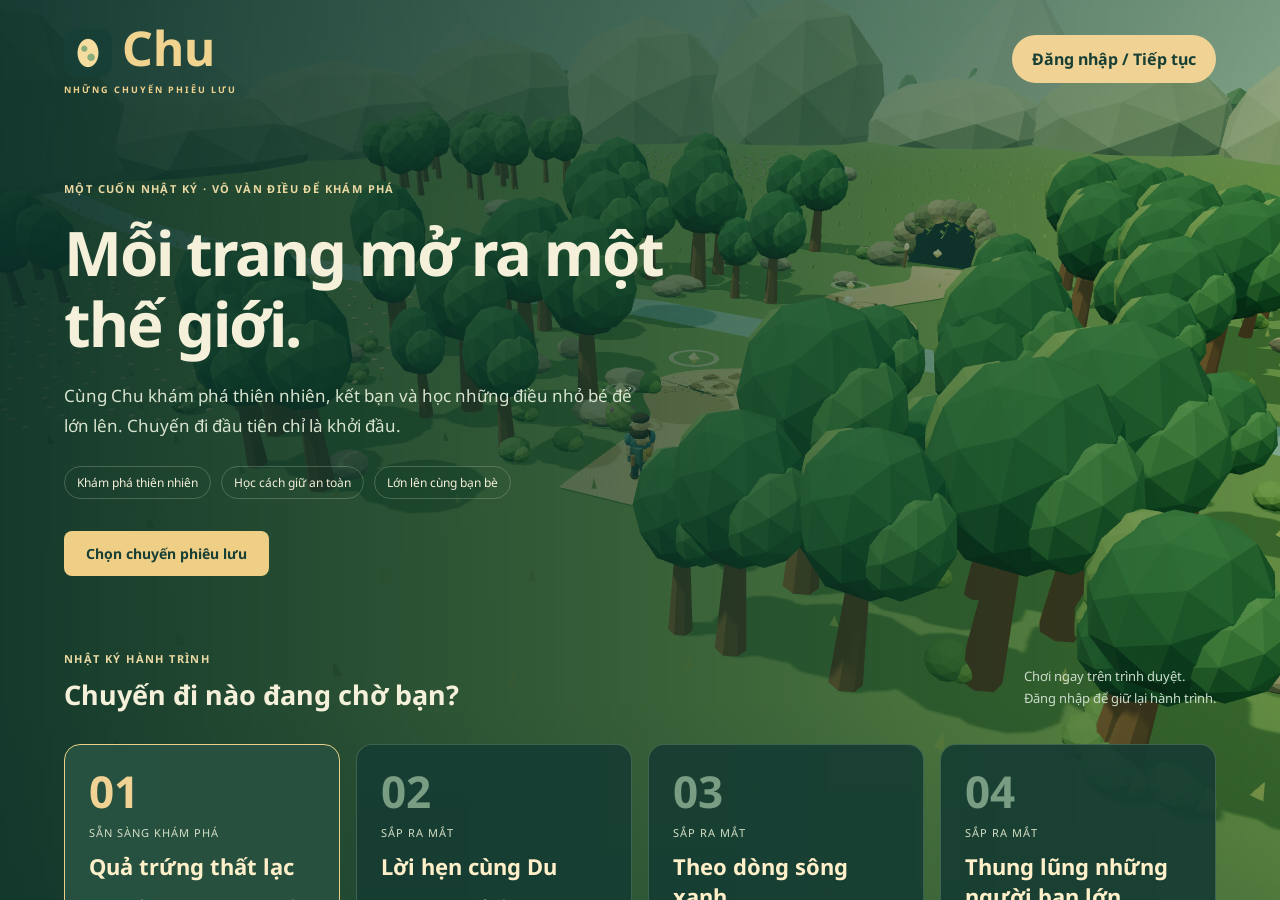
==== commit 7b508998: "Add files via upload" ====
--- a/index.html
+++ b/index.html
@@ -1,7 +1,14 @@
-<!DOCTYPE html><html lang="vi"><head><meta charset="UTF-8"><meta name="viewport" content="width=device-width,initial-scale=1,viewport-fit=cover"><meta name="theme-color" content="#183f35"><title>Chu và Quả Trứng Thất Lạc — Phiên bản 1.9</title><meta name="description" content="Cùng Chu khám phá khu rừng, lần theo dấu chân và tìm quả trứng khủng long bí ẩn."><link rel="icon" href="data:image/svg+xml,%3Csvg xmlns='http://www.w3.org/2000/svg' viewBox='0 0 64 64'%3E%3Crect width='64' height='64' rx='16' fill='%23183f35'/%3E%3Cellipse cx='32' cy='34' rx='17' ry='23' fill='%23f5dda0'/%3E%3Ccircle cx='26' cy='27' r='5' fill='%2389ac7b'/%3E%3Ccircle cx='37' cy='41' r='6' fill='%2389ac7b'/%3E%3C/svg%3E"><link rel="stylesheet" href="style.css?v=1.9"></head><body class="coverMode">
-<section id="cover" aria-label="Nhật ký hành trình của Chu"><div class="coverNav"><a class="coverBrand" href="index.html">Chu<span>NHỮNG CHUYẾN PHIÊU LƯU</span></a><div><button id="coverContinue">Đăng nhập / Tiếp tục</button></div></div><div class="coverHero"><p class="eyebrow">MỘT CUỐN NHẬT KÝ · VÔ VÀN ĐIỀU ĐỂ KHÁM PHÁ</p><h1 id="coverHeadline">Mỗi trang mở ra một thế giới.</h1><p id="coverIntro"></p><div class="coverTags"><span>Khám phá thiên nhiên</span><span>Học cách giữ an toàn</span><span>Lớn lên cùng bạn bè</span></div><a class="coverBrowse" href="#chapterCards">Chọn chuyến phiêu lưu</a></div><div class="coverSectionTitle"><div><span class="eyebrow">NHẬT KÝ HÀNH TRÌNH</span><h2>Chuyến đi nào đang chờ bạn?</h2></div><p>Chơi ngay trên trình duyệt.<br>Đăng nhập để giữ lại hành trình.</p></div><div id="chapterCards"></div><footer class="coverFooter"><span>Hành trình của Chu vẫn đang được viết tiếp.</span><span>Mỗi chuyến đi, thêm một điều để hiểu và yêu thiên nhiên.</span></footer></section><main id="game" aria-label="Khu rừng khám phá của Chu"><div id="view"></div><div id="shade"></div>
-<header><div class="brand"><span class="eyebrow">CHUYẾN PHIÊU LƯU ĐẦU TIÊN</span><h1>Chu <span>& quả trứng thất lạc</span></h1></div><button id="moreTools" aria-label="Mở các tiện ích" aria-expanded="false" aria-controls="gameTools">☰</button><div class="tools" id="gameTools"><button id="account" aria-label="Tài khoản và đăng nhập Google">♙ <span id="accountLabel">Đăng nhập</span></button><button id="exitGame" aria-label="Thoát game">↪ <span>Thoát</span></button><button id="journal" aria-label="Mở nhật ký">▤ <span>Nhật ký</span></button><button id="sound" aria-label="Tắt nhạc và âm thanh" title="Nhạc và âm thanh đang bật">♫ <span>Nhạc & âm thanh</span></button><button id="pause" aria-label="Tạm dừng">Ⅱ</button><button id="donate" aria-haspopup="dialog" aria-controls="donation" aria-expanded="false" aria-label="Ủng hộ">♡ <span>Ủng hộ</span></button></div></header>
-<div id="saveStatus" role="status">Chơi khách · không lưu tiến trình</div><section id="quest" aria-label="Nhiệm vụ"><button id="questToggle" aria-expanded="false" aria-controls="goal progressTrack" aria-label="Mở hoặc thu gọn nhiệm vụ">Nhiệm vụ <span aria-hidden="true">⌄</span></button><span class="eyebrow" id="chapterTag">CHẶNG 1 / 4</span><h2 id="objective">Dấu chân trong rừng</h2><p id="goal">Tìm và quan sát 3 dấu vết khủng long.</p><div id="progressTrack"><div id="progressFill"></div></div><div class="questFoot"><span id="count">0 / 3 dấu vết</span><button id="hint">Gợi ý</button></div></section>
+<!DOCTYPE html><html lang="vi"><head><meta charset="UTF-8"><meta name="viewport" content="width=device-width,initial-scale=1,viewport-fit=cover"><meta name="theme-color" content="#183f35"><title>Chu và Quả Trứng Thất Lạc — Phiên bản 1.10</title><meta name="description" content="Cùng Chu khám phá khu rừng, lần theo dấu chân và tìm quả trứng khủng long bí ẩn."><link rel="icon" type="image/png" sizes="32x32" href="icons/chu-32.png?v=1.10"><link rel="apple-touch-icon" sizes="180x180" href="icons/chu-180.png?v=1.10"><link rel="manifest" href="manifest.webmanifest?v=1.10"><meta name="apple-mobile-web-app-capable" content="yes"><meta name="apple-mobile-web-app-title" content="Chu"><meta name="apple-mobile-web-app-status-bar-style" content="black-translucent"><meta name="mobile-web-app-capable" content="yes"><link rel="stylesheet" href="style.css?v=1.10"></head><body class="coverMode">
+<section id="cover" aria-label="Nhật ký hành trình của Chu"><div class="coverNav"><a class="coverBrand" href="index.html"><img src="icons/chu-192.png" width="48" height="48" alt="">Chu<span>NHỮNG CHUYẾN PHIÊU LƯU</span></a><div><button id="coverContinue">Đăng nhập / Tiếp tục</button></div></div><div class="coverHero"><p class="eyebrow">MỘT CUỐN NHẬT KÝ · VÔ VÀN ĐIỀU ĐỂ KHÁM PHÁ</p><h1 id="coverHeadline">Mỗi trang mở ra một thế giới.</h1><p id="coverIntro"></p><div class="coverTags"><span>Khám phá thiên nhiên</span><span>Học cách giữ an toàn</span><span>Lớn lên cùng bạn bè</span></div><a class="coverBrowse" href="#chapterCards">Chọn chuyến phiêu lưu</a></div><div class="coverSectionTitle"><div><span class="eyebrow">NHẬT KÝ HÀNH TRÌNH</span><h2>Chuyến đi nào đang chờ bạn?</h2></div><p>Chơi ngay trên trình duyệt.<br>Đăng nhập để giữ lại hành trình.</p></div><div id="chapterCards"></div><footer class="coverFooter"><span>Hành trình của Chu vẫn đang được viết tiếp.</span><span>Mỗi chuyến đi, thêm một điều để hiểu và yêu thiên nhiên.</span></footer></section><main id="game" aria-label="Khu rừng khám phá của Chu"><div id="view"></div><div id="shade"></div>
+<header class="gameHeader">
+ <div class="brand"><img class="gameIcon" src="icons/chu-192.png" width="40" height="40" alt=""><div class="brandText"><h1>Chu</h1><p id="currentAdventureTitle">Quả trứng thất lạc</p></div></div>
+ <div class="headerActions"><button id="homeChapters" class="shellButton" aria-label="Về danh sách chương" title="Về danh sách chương"><svg viewBox="0 0 24 24" aria-hidden="true"><path d="M4 5h6v6H4zM14 5h6v6h-6zM4 15h6v5H4zM14 15h6v5h-6z"/></svg><span>Các chương</span></button><button id="moreTools" class="shellButton" aria-label="Mở menu chức năng" aria-expanded="false" aria-controls="gameTools"><svg viewBox="0 0 24 24" aria-hidden="true"><path d="M5 6h14M5 12h14M5 18h14"/></svg><span>Menu</span></button></div>
+ <nav class="tools" id="gameTools" aria-label="Tiện ích trong game" hidden>
+  <div class="menuHeading">Hành trình của bạn</div><p id="saveStatus" role="status">Chơi khách · không lưu tiến trình</p>
+  <button id="account" aria-label="Tài khoản và đăng nhập Google">♙ <span id="accountLabel">Đăng nhập</span></button><button id="journal" aria-label="Mở nhật ký">▤ <span>Nhật ký</span></button><button id="menuHint">✦ <span>Gợi ý</span></button><button id="sound" aria-label="Tắt nhạc và âm thanh" title="Nhạc và âm thanh đang bật">♫ <span>Âm thanh</span></button><button id="pause" aria-label="Tạm dừng">Ⅱ <span>Tạm dừng</span></button><button id="fullscreen" hidden>⛶ <span>Toàn màn hình</span></button><button id="donate" aria-haspopup="dialog" aria-controls="donation" aria-expanded="false" aria-label="Ủng hộ">♡ <span>Ủng hộ</span></button><button id="exitGame" aria-label="Lưu hoặc thoát về các chương">↪ <span>Về các chương</span></button>
+ </nav>
+</header>
+<section id="quest" aria-label="Nhiệm vụ"><button id="questToggle" aria-expanded="false" aria-controls="goal progressTrack" aria-label="Mở hoặc thu gọn nhiệm vụ">Nhiệm vụ <span aria-hidden="true">⌄</span></button><span class="eyebrow" id="chapterTag">CHẶNG 1 / 4</span><h2 id="objective">Dấu chân trong rừng</h2><p id="goal">Tìm và quan sát 3 dấu vết khủng long.</p><div id="progressTrack"><div id="progressFill"></div></div><div class="questFoot"><span id="count">0 / 3 dấu vết</span><button id="hint">Gợi ý</button></div></section>
 <div class="location"><span class="eyebrow" id="locationTag">CHƯƠNG 01</span><h2 id="place">Khu rừng thì thầm</h2><p>Đi chậm một chút. Rừng đang kể chuyện.</p></div>
 <div id="notice" role="status" aria-live="polite"></div><div id="context"><span id="contextText"></span><button id="interact">E · Quan sát</button></div>
 <div id="desktopHelp">W A S D / phím mũi tên <b>Di chuyển</b><span>•</span> E <b>Tương tác</b><span>•</span> J <b>Nhật ký</b><span>•</span> Esc <b>Tạm dừng</b></div>
@@ -10,4 +17,4 @@
 <div id="error" hidden><h2>Chưa mở được khu rừng</h2><p id="errorText">Trình duyệt cần hỗ trợ WebGL. Hãy thử mở bằng Safari hoặc Chrome mới.</p><button onclick="location.reload()">Thử lại</button></div>
 
 </main>
-<dialog id="donation" aria-labelledby="donationTitle"><div class="donationHeading"><span class="eyebrow">ỦNG HỘ TỰ NGUYỆN</span><button id="donationClose" aria-label="Đóng bảng ủng hộ">×</button></div><h2 id="donationTitle">Đồng hành cùng Chu</h2><div class="donationAmounts" role="group" aria-label="Chọn số tiền"><button data-amount="20000" aria-pressed="true">20.000đ</button><button data-amount="50000" aria-pressed="false">50.000đ</button><button data-amount="100000" aria-pressed="false">100.000đ</button></div><label for="donationAmount">Hoặc nhập số tiền khác (đồng)</label><input id="donationAmount" type="text" inputmode="numeric" pattern="[0-9]*" maxlength="9" value="20000" autocomplete="off" aria-describedby="donationError"><p id="donationError" role="status"></p><div class="donationDetails"><div id="donationCard" class="bankQrCard"><img src="images/vietqr-card.png" width="540" height="640" alt="VietQR · NAPAS 247 · Vietcombank. Người nhận NGUYEN HOANG VINH, tài khoản 0111000182684."><canvas id="donationQr" role="img"></canvas><div class="bankQrAmount">Số tiền: <strong id="donationTotal" aria-live="polite"></strong></div></div><p>Nội dung: <b>Ung ho game Chu</b></p><small>Quét QR bằng ứng dụng ngân hàng. Kiểm tra người nhận và số tiền trước khi xác nhận.</small></div><p class="donationFoot">Đóng bảng này để tiếp tục chuyến phiêu lưu.</p></dialog><script type="module" src="game.js?v=1.9"></script><dialog id="accountPanel" aria-labelledby="accountTitle"><div class="accountHeading"><h2 id="accountTitle">Hành trình của bạn</h2><button id="accountClose" aria-label="Đóng">×</button></div><p id="accountIdentity"></p><label for="saveChapter">Chương muốn tiếp tục</label><select id="saveChapter"><option value="chapter-1">Chương 1 · Quả trứng thất lạc</option><option value="chapter-2">Chương 2 · Lời hẹn cùng Du</option><option value="chapter-3">Chương 3 · Theo dòng sông xanh</option><option value="chapter-4">Chương 4 · Thung lũng những người bạn lớn</option></select><p id="accountMessage" role="status">Đăng nhập Google để lưu và tiếp tục trên thiết bị khác.</p><button id="googleLogin">Đăng nhập bằng Google</button><button id="loadCloud" hidden>Tiếp tục bản trên tài khoản</button><button id="saveNow" hidden>Lưu tiến trình ngay</button><button id="retryCloud" class="secondary">Kiểm tra kết nối / thử lại</button><button id="signOut" class="secondary" hidden>Đăng xuất</button><div id="exitChoices" hidden><hr><button id="keepPlaying">Chơi tiếp</button><button id="leaveGame" class="secondary">Về màn hình đầu</button><button id="discardExit" class="secondary" hidden>Thoát và bỏ tiến trình chưa lưu</button></div><p class="accountNote">Chỉ dùng thông tin hồ sơ Google để đăng nhập. Không đọc thư Gmail.</p></dialog></body></html>
+<dialog id="donation" aria-labelledby="donationTitle"><div class="donationHeading"><span class="eyebrow">ỦNG HỘ TỰ NGUYỆN</span><button id="donationClose" aria-label="Đóng bảng ủng hộ">×</button></div><h2 id="donationTitle">Đồng hành cùng Chu</h2><div class="donationAmounts" role="group" aria-label="Chọn số tiền"><button data-amount="20000" aria-pressed="true">20.000đ</button><button data-amount="50000" aria-pressed="false">50.000đ</button><button data-amount="100000" aria-pressed="false">100.000đ</button></div><label for="donationAmount">Hoặc nhập số tiền khác (đồng)</label><input id="donationAmount" type="text" inputmode="numeric" pattern="[0-9]*" maxlength="9" value="20000" autocomplete="off" aria-describedby="donationError"><p id="donationError" role="status"></p><div class="donationDetails"><div id="donationCard" class="bankQrCard"><img src="images/vietqr-card.png" width="540" height="640" alt="VietQR · NAPAS 247 · Vietcombank. Người nhận NGUYEN HOANG VINH, tài khoản 0111000182684."><canvas id="donationQr" role="img"></canvas><div class="bankQrAmount">Số tiền: <strong id="donationTotal" aria-live="polite"></strong></div></div><p>Nội dung: <b>Ung ho game Chu</b></p><small>Quét QR bằng ứng dụng ngân hàng. Kiểm tra người nhận và số tiền trước khi xác nhận.</small></div><p class="donationFoot">Đóng bảng này để tiếp tục chuyến phiêu lưu.</p></dialog><script type="module" src="game.js?v=1.10"></script><dialog id="accountPanel" aria-labelledby="accountTitle"><div class="accountHeading"><h2 id="accountTitle">Hành trình của bạn</h2><button id="accountClose" aria-label="Đóng">×</button></div><p id="accountIdentity"></p><label for="saveChapter">Chương muốn tiếp tục</label><select id="saveChapter"><option value="chapter-1">Chương 1 · Quả trứng thất lạc</option><option value="chapter-2">Chương 2 · Lời hẹn cùng Du</option><option value="chapter-3">Chương 3 · Theo dòng sông xanh</option><option value="chapter-4">Chương 4 · Thung lũng những người bạn lớn</option></select><p id="accountMessage" role="status">Đăng nhập Google để lưu và tiếp tục trên thiết bị khác.</p><button id="googleLogin">Đăng nhập bằng Google</button><button id="loadCloud" hidden>Tiếp tục bản trên tài khoản</button><button id="saveNow" hidden>Lưu tiến trình ngay</button><button id="retryCloud" class="secondary">Kiểm tra kết nối / thử lại</button><button id="signOut" class="secondary" hidden>Đăng xuất</button><div id="exitChoices" hidden><hr><button id="keepPlaying">Chơi tiếp</button><button id="leaveGame" class="secondary">Về màn hình đầu</button><button id="discardExit" class="secondary" hidden>Thoát và bỏ tiến trình chưa lưu</button></div><p class="accountNote">Chỉ dùng thông tin hồ sơ Google để đăng nhập. Không đọc thư Gmail.</p></dialog></body></html>
--- a/style.css
+++ b/style.css
@@ -71,9 +71,20 @@
 /* 1.9: compact mobile HUD and discovery showcase. */
 #moreTools,#questToggle{display:none}.discoveryHero{margin:0 0 16px;border:1px solid #e6ce8644;border-radius:18px;overflow:hidden;background:radial-gradient(ellipse,#587b58,#153b31);animation:discoveryIn .45s ease-out}.discoveryHero img{display:block;width:100%;height:clamp(160px,27dvh,290px);object-fit:contain}.discoveryHero figcaption{text-align:center;padding:8px 12px;color:#ffe6a7;font-size:14px;background:#16382bcc}.discoveryDescription{font-size:16px;line-height:1.65}.discoveryNote{font-size:14px!important;color:#c6d7c0!important;line-height:1.5!important}.reviewDiscovery{padding:10px 14px!important;min-height:44px;color:#153b31;background:#f0d394;font-size:14px}.modal:has(.discoveryHero) #modalText{max-height:none;overflow:visible}.modal:has(.discoveryHero) article{width:min(560px,calc(100vw - 24px));padding:24px}.modal:has(.discoveryHero) h2{margin:8px 0 16px;font-size:28px}.modal:has(.discoveryHero) #start{position:sticky;bottom:0;box-shadow:0 -8px 20px #173e33}.modal:has(.discoveryHero) .small:empty{display:none}
 @keyframes discoveryIn{from{opacity:0;transform:translateY(12px) scale(.95)}to{opacity:1;transform:none}}
-@media(max-width:700px),(max-height:550px) and (pointer:coarse){
- header{top:max(10px,env(safe-area-inset-top));left:12px;right:12px;display:flex;flex-wrap:nowrap;align-items:center;gap:8px}.brand{width:auto;flex:1;min-width:0}.brand .eyebrow,.brand h1 span{display:none}.brand h1{font-size:24px;margin:0}#moreTools{display:block;min-width:44px;min-height:44px;padding:7px 12px;font-size:22px;background:#173e33e8;color:#f7e5b6;border-radius:12px}.tools{display:none;position:absolute;right:0;top:52px;z-index:9;padding:12px;background:#173e33fa;border:1px solid #c6d69b55;border-radius:14px;max-height:65dvh;overflow:auto;width:230px;box-shadow:0 12px 40px #0005}.toolsOpen .tools{display:grid;grid-template-columns:1fr 1fr;gap:6px}.tools span{display:inline;font-size:14px}.tools button,.tools #donate{min-height:44px;padding:8px;font-size:17px}#saveStatus{left:65px;right:64px;top:17px;font-size:12px;padding:5px 8px;max-width:none;white-space:nowrap;text-overflow:ellipsis;overflow:hidden}
- #quest{top:max(66px,calc(env(safe-area-inset-top) + 58px));left:12px;right:12px;width:auto;max-width:360px;padding:10px 13px;border-radius:14px;background:#153b32ed}#questToggle{display:flex;align-items:center;justify-content:space-between;gap:10px;float:right;min-height:44px;padding:0 8px;background:transparent;color:#ffe4a0;font-size:14px}#quest #chapterTag{font-size:12px;letter-spacing:.6px}#quest h2{font-size:16px;margin:3px 0;line-height:1.5}#quest #goal,#quest #progressTrack,#quest .questFoot{display:none}#quest.expanded #goal,#quest.expanded #progressTrack{display:block}#quest.expanded .questFoot{display:flex}#quest.expanded{max-height:45dvh;overflow:auto}#quest #goal{font-size:14px;line-height:1.5;margin:10px 0}#hint{min-height:44px;font-size:14px}.location{display:none}#context{bottom:156px;max-width:calc(100% - 24px);font-size:14px;padding:8px 12px}#context #interact{display:none}#notice{bottom:205px;font-size:14px;max-width:calc(100% - 24px)}#desktopHelp{display:none}.modal article{padding:20px;width:calc(100vw - 24px)}#modalText{font-size:16px}.modal:has(.discoveryHero) h2{font-size:24px}.modal:has(.discoveryHero) article{padding:18px}.discoveryHero img{height:clamp(150px,25dvh,240px)}#touch{bottom:max(20px,env(safe-area-inset-bottom))}
-}
 @media(max-height:500px) and (orientation:landscape){#quest{max-width:260px}.modal:has(.discoveryHero) article{width:min(700px,calc(100vw - 24px))}.discoveryHero{float:left;width:42%;margin:0 18px 8px 0}.discoveryHero img{height:140px}.modal:has(.discoveryHero) #start{clear:both}.discoveryHero figcaption{font-size:12px}}
 @media(prefers-reduced-motion:reduce){.discoveryHero{animation:none}}
+
+/* 1.10: one navigation system on desktop and touch devices. */
+html,body{width:100%;height:100%;overscroll-behavior:none}#game{width:100%;height:100dvh;min-height:0}#shade{background:linear-gradient(180deg,#082b291a,transparent 22%,transparent 78%,#082b2933)}
+#game .gameHeader{top:calc(env(safe-area-inset-top,0px) + 12px);left:calc(env(safe-area-inset-left,0px) + 16px);right:calc(env(safe-area-inset-right,0px) + 16px);z-index:4;display:flex;flex-wrap:nowrap;align-items:center;gap:12px;pointer-events:none}
+#game .brand{display:flex;align-items:center;gap:10px;width:auto;min-width:0;flex:1}.gameIcon{display:block;flex:none;border-radius:12px;box-shadow:0 2px 16px #082b2933}.brandText{min-width:0}#game .brand h1{font-size:25px;line-height:1.2;margin:0;color:#fff1cc}#currentAdventureTitle{font-size:14px;line-height:1.45;margin:3px 0 0;color:#fff6da;overflow:hidden;text-overflow:ellipsis;white-space:nowrap;text-shadow:0 1px 6px #123d30}
+.headerActions{display:flex;gap:8px;flex:none;pointer-events:auto}#game .shellButton{display:flex;align-items:center;justify-content:center;gap:8px;min-height:44px;padding:10px 14px;border-radius:14px;border:1px solid #e3dcb844;background:#163e35e8;color:#fff0c9;pointer-events:auto;font-size:14px}#game .shellButton svg{display:block;width:20px;height:20px;fill:none;stroke:currentColor;stroke-width:1.7;stroke-linecap:round;stroke-linejoin:round}#game #moreTools[aria-expanded=true]{background:#f0d394;color:#173e33}
+#game #gameTools{position:absolute;inset:calc(100% + 10px) 0 auto auto;display:grid;grid-template-columns:1fr 1fr;gap:8px;width:min(320px,calc(100vw - 32px));max-height:calc(100dvh - env(safe-area-inset-top,0px) - env(safe-area-inset-bottom,0px) - 96px);overflow:auto;padding:16px;margin:0;background:#173e33fa;border:1px solid #d8d7a855;border-radius:18px;box-shadow:0 16px 48px #082b2966;pointer-events:auto;overscroll-behavior:contain}
+#game #gameTools[hidden]{display:none!important}#game .tools span{display:inline;font-size:14px}#game .tools button,#game .tools #donate{display:flex;align-items:center;gap:8px;min-height:46px;padding:10px 12px;border-radius:11px;border:1px solid #c6d7b833;background:#244e42;color:#fff1cc;white-space:normal;text-align:left;font-size:18px;line-height:1.4;backdrop-filter:none}.menuHeading{grid-column:1/-1;font-size:16px;font-weight:700;color:#fff1cc}#game #saveStatus{position:static;inset:auto;grid-column:1/-1;max-width:none;padding:0 0 10px;margin:0;background:none;border-bottom:1px solid #b8cdad33;border-radius:0;color:#cdddc7;font-size:14px;line-height:1.5;white-space:normal;overflow-wrap:anywhere}
+#game #quest,#game .location{display:none!important}
+#touch{left:calc(env(safe-area-inset-left,0px) + 22px);right:calc(env(safe-area-inset-right,0px) + 22px);bottom:calc(env(safe-area-inset-bottom,0px) + 20px)}#touchAction,#interact{width:auto;max-width:150px;min-width:88px;height:auto;min-height:44px;padding:10px 16px;font-size:14px;line-height:1.35;border-radius:24px;background:#efcf85e8;border:1px solid #ffe4a380;font-weight:600}#touchAction{opacity:.48;box-shadow:none}#touchAction.ready{opacity:1;box-shadow:0 3px 16px #092e3044}#context{max-width:calc(100vw - 32px);white-space:normal;font-size:14px;border-radius:24px;bottom:64px}#notice{max-width:calc(100vw - 32px);font-size:14px;padding:10px 16px}#desktopHelp{font-size:12px;left:24px;right:24px;justify-content:center}.coverBrand img{vertical-align:middle;border-radius:12px;margin-right:10px}.coverMode .gameHeader{visibility:hidden}#cover{padding-top:calc(env(safe-area-inset-top,0px) + 24px);padding-left:calc(env(safe-area-inset-left,0px) + clamp(18px,5vw,90px));padding-right:calc(env(safe-area-inset-right,0px) + clamp(18px,5vw,90px));padding-bottom:calc(env(safe-area-inset-bottom,0px) + 24px)}
+@media(max-width:700px){#game .gameHeader{left:calc(env(safe-area-inset-left,0px) + 12px);right:calc(env(safe-area-inset-right,0px) + 12px);gap:8px}#game .brand{gap:8px}#game .brand h1{font-size:23px}.gameIcon{width:34px;height:34px;border-radius:10px}#currentAdventureTitle{font-size:14px;max-width:100%}.headerActions{gap:6px}#game .shellButton{width:44px;padding:10px}#game .shellButton>span{display:none}#game .brandText{flex:1}.modal article{padding:22px}#modalText{font-size:16px}.modal:has(.discoveryHero) article{padding:18px}.modal:has(.discoveryHero) h2{font-size:24px}#desktopHelp{display:none}.coverBrand{font-size:32px}.coverBrand img{width:38px;height:38px;margin-right:6px}.coverBrand span{font-size:8px;letter-spacing:1px}}
+@media(pointer:coarse){#context{bottom:calc(env(safe-area-inset-bottom,0px) + 140px);padding:9px 15px;max-width:min(350px,calc(100vw - 32px))}#notice{bottom:calc(env(safe-area-inset-bottom,0px) + 190px)}#stick{width:96px;height:96px}#knob{width:42px;height:42px;left:26px;top:26px}#touchAction{max-width:135px}}
+@media(max-height:500px) and (orientation:landscape){#game .gameHeader{top:calc(env(safe-area-inset-top,0px) + 8px)}#touch{bottom:calc(env(safe-area-inset-bottom,0px) + 12px)}#context{bottom:calc(env(safe-area-inset-bottom,0px) + 22px);max-width:calc(100vw - 300px)}#notice{bottom:calc(env(safe-area-inset-bottom,0px) + 85px)}#game #gameTools{max-height:calc(100dvh - env(safe-area-inset-top,0px) - 85px)}}
+
+.toolsOpen #touch,.toolsOpen #context{visibility:hidden}@media(max-width:700px){#currentAdventureTitle{white-space:normal;display:-webkit-box;-webkit-line-clamp:2;-webkit-box-orient:vertical;overflow:hidden}}
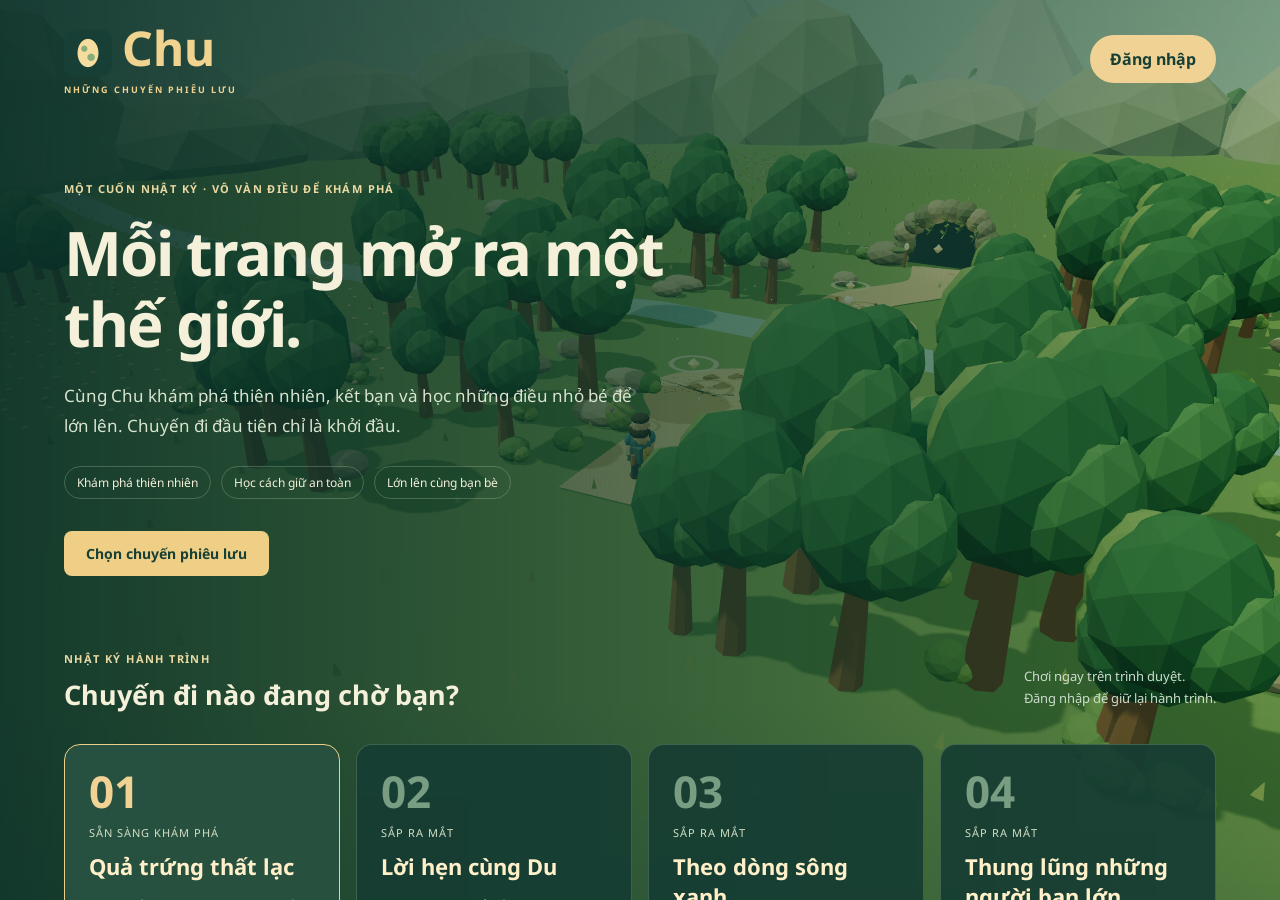
==== commit 607222b1: "Add files via upload" ====
--- a/index.html
+++ b/index.html
@@ -1,11 +1,11 @@
-<!DOCTYPE html><html lang="vi"><head><meta charset="UTF-8"><meta name="viewport" content="width=device-width,initial-scale=1,viewport-fit=cover"><meta name="theme-color" content="#183f35"><title>Chu và Quả Trứng Thất Lạc — Phiên bản 1.10</title><meta name="description" content="Cùng Chu khám phá khu rừng, lần theo dấu chân và tìm quả trứng khủng long bí ẩn."><link rel="icon" type="image/png" sizes="32x32" href="icons/chu-32.png?v=1.10"><link rel="apple-touch-icon" sizes="180x180" href="icons/chu-180.png?v=1.10"><link rel="manifest" href="manifest.webmanifest?v=1.10"><meta name="apple-mobile-web-app-capable" content="yes"><meta name="apple-mobile-web-app-title" content="Chu"><meta name="apple-mobile-web-app-status-bar-style" content="black-translucent"><meta name="mobile-web-app-capable" content="yes"><link rel="stylesheet" href="style.css?v=1.10"></head><body class="coverMode">
+<!DOCTYPE html><html lang="vi"><head><meta charset="UTF-8"><meta name="viewport" content="width=device-width,initial-scale=1,viewport-fit=cover"><meta name="theme-color" content="#183f35"><title>Chu và Quả Trứng Thất Lạc — Phiên bản 1.10</title><meta name="description" content="Cùng Chu khám phá khu rừng, lần theo dấu chân và tìm quả trứng khủng long bí ẩn."><link rel="icon" type="image/png" sizes="32x32" href="icons/chu-32.png?v=1.10"><link rel="apple-touch-icon" sizes="180x180" href="icons/chu-180.png?v=1.10"><link rel="manifest" href="manifest.webmanifest?v=1.10"><meta name="apple-mobile-web-app-capable" content="yes"><meta name="apple-mobile-web-app-title" content="Chu"><meta name="apple-mobile-web-app-status-bar-style" content="black-translucent"><meta name="mobile-web-app-capable" content="yes"><link rel="stylesheet" href="style.css?v=1.11"></head><body class="coverMode">
 <section id="cover" aria-label="Nhật ký hành trình của Chu"><div class="coverNav"><a class="coverBrand" href="index.html"><img src="icons/chu-192.png" width="48" height="48" alt="">Chu<span>NHỮNG CHUYẾN PHIÊU LƯU</span></a><div><button id="coverContinue">Đăng nhập / Tiếp tục</button></div></div><div class="coverHero"><p class="eyebrow">MỘT CUỐN NHẬT KÝ · VÔ VÀN ĐIỀU ĐỂ KHÁM PHÁ</p><h1 id="coverHeadline">Mỗi trang mở ra một thế giới.</h1><p id="coverIntro"></p><div class="coverTags"><span>Khám phá thiên nhiên</span><span>Học cách giữ an toàn</span><span>Lớn lên cùng bạn bè</span></div><a class="coverBrowse" href="#chapterCards">Chọn chuyến phiêu lưu</a></div><div class="coverSectionTitle"><div><span class="eyebrow">NHẬT KÝ HÀNH TRÌNH</span><h2>Chuyến đi nào đang chờ bạn?</h2></div><p>Chơi ngay trên trình duyệt.<br>Đăng nhập để giữ lại hành trình.</p></div><div id="chapterCards"></div><footer class="coverFooter"><span>Hành trình của Chu vẫn đang được viết tiếp.</span><span>Mỗi chuyến đi, thêm một điều để hiểu và yêu thiên nhiên.</span></footer></section><main id="game" aria-label="Khu rừng khám phá của Chu"><div id="view"></div><div id="shade"></div>
 <header class="gameHeader">
  <div class="brand"><img class="gameIcon" src="icons/chu-192.png" width="40" height="40" alt=""><div class="brandText"><h1>Chu</h1><p id="currentAdventureTitle">Quả trứng thất lạc</p></div></div>
  <div class="headerActions"><button id="homeChapters" class="shellButton" aria-label="Về danh sách chương" title="Về danh sách chương"><svg viewBox="0 0 24 24" aria-hidden="true"><path d="M4 5h6v6H4zM14 5h6v6h-6zM4 15h6v5H4zM14 15h6v5h-6z"/></svg><span>Các chương</span></button><button id="moreTools" class="shellButton" aria-label="Mở menu chức năng" aria-expanded="false" aria-controls="gameTools"><svg viewBox="0 0 24 24" aria-hidden="true"><path d="M5 6h14M5 12h14M5 18h14"/></svg><span>Menu</span></button></div>
  <nav class="tools" id="gameTools" aria-label="Tiện ích trong game" hidden>
   <div class="menuHeading">Hành trình của bạn</div><p id="saveStatus" role="status">Chơi khách · không lưu tiến trình</p>
-  <button id="account" aria-label="Tài khoản và đăng nhập Google">♙ <span id="accountLabel">Đăng nhập</span></button><button id="journal" aria-label="Mở nhật ký">▤ <span>Nhật ký</span></button><button id="menuHint">✦ <span>Gợi ý</span></button><button id="sound" aria-label="Tắt nhạc và âm thanh" title="Nhạc và âm thanh đang bật">♫ <span>Âm thanh</span></button><button id="pause" aria-label="Tạm dừng">Ⅱ <span>Tạm dừng</span></button><button id="fullscreen" hidden>⛶ <span>Toàn màn hình</span></button><button id="donate" aria-haspopup="dialog" aria-controls="donation" aria-expanded="false" aria-label="Ủng hộ">♡ <span>Ủng hộ</span></button><button id="exitGame" aria-label="Lưu hoặc thoát về các chương">↪ <span>Về các chương</span></button>
+  <button id="account" aria-label="Tài khoản và đăng nhập Google">♙ <span id="accountLabel">Đăng nhập</span></button><button id="journal" aria-label="Mở nhật ký">▤ <span>Nhật ký</span></button><button id="menuHint">✦ <span>Gợi ý</span></button><button id="donate" aria-haspopup="dialog" aria-controls="donation" aria-expanded="false" aria-label="Ủng hộ">♡ <span>Ủng hộ</span></button><details class="menuSettings"><summary>Âm thanh & màn hình</summary><button id="sound" aria-label="Tắt nhạc và âm thanh" title="Nhạc và âm thanh đang bật">♫ <span>Âm thanh</span></button><button hidden id="pause" aria-label="Tạm dừng">Ⅱ <span>Tạm dừng</span></button><button id="fullscreen" hidden>⛶ <span>Toàn màn hình</span></button></details><button hidden id="exitGame" aria-label="Lưu hoặc thoát về các chương">↪ <span>Về các chương</span></button>
  </nav>
 </header>
 <section id="quest" aria-label="Nhiệm vụ"><button id="questToggle" aria-expanded="false" aria-controls="goal progressTrack" aria-label="Mở hoặc thu gọn nhiệm vụ">Nhiệm vụ <span aria-hidden="true">⌄</span></button><span class="eyebrow" id="chapterTag">CHẶNG 1 / 4</span><h2 id="objective">Dấu chân trong rừng</h2><p id="goal">Tìm và quan sát 3 dấu vết khủng long.</p><div id="progressTrack"><div id="progressFill"></div></div><div class="questFoot"><span id="count">0 / 3 dấu vết</span><button id="hint">Gợi ý</button></div></section>
@@ -17,4 +17,4 @@
 <div id="error" hidden><h2>Chưa mở được khu rừng</h2><p id="errorText">Trình duyệt cần hỗ trợ WebGL. Hãy thử mở bằng Safari hoặc Chrome mới.</p><button onclick="location.reload()">Thử lại</button></div>
 
 </main>
-<dialog id="donation" aria-labelledby="donationTitle"><div class="donationHeading"><span class="eyebrow">ỦNG HỘ TỰ NGUYỆN</span><button id="donationClose" aria-label="Đóng bảng ủng hộ">×</button></div><h2 id="donationTitle">Đồng hành cùng Chu</h2><div class="donationAmounts" role="group" aria-label="Chọn số tiền"><button data-amount="20000" aria-pressed="true">20.000đ</button><button data-amount="50000" aria-pressed="false">50.000đ</button><button data-amount="100000" aria-pressed="false">100.000đ</button></div><label for="donationAmount">Hoặc nhập số tiền khác (đồng)</label><input id="donationAmount" type="text" inputmode="numeric" pattern="[0-9]*" maxlength="9" value="20000" autocomplete="off" aria-describedby="donationError"><p id="donationError" role="status"></p><div class="donationDetails"><div id="donationCard" class="bankQrCard"><img src="images/vietqr-card.png" width="540" height="640" alt="VietQR · NAPAS 247 · Vietcombank. Người nhận NGUYEN HOANG VINH, tài khoản 0111000182684."><canvas id="donationQr" role="img"></canvas><div class="bankQrAmount">Số tiền: <strong id="donationTotal" aria-live="polite"></strong></div></div><p>Nội dung: <b>Ung ho game Chu</b></p><small>Quét QR bằng ứng dụng ngân hàng. Kiểm tra người nhận và số tiền trước khi xác nhận.</small></div><p class="donationFoot">Đóng bảng này để tiếp tục chuyến phiêu lưu.</p></dialog><script type="module" src="game.js?v=1.10"></script><dialog id="accountPanel" aria-labelledby="accountTitle"><div class="accountHeading"><h2 id="accountTitle">Hành trình của bạn</h2><button id="accountClose" aria-label="Đóng">×</button></div><p id="accountIdentity"></p><label for="saveChapter">Chương muốn tiếp tục</label><select id="saveChapter"><option value="chapter-1">Chương 1 · Quả trứng thất lạc</option><option value="chapter-2">Chương 2 · Lời hẹn cùng Du</option><option value="chapter-3">Chương 3 · Theo dòng sông xanh</option><option value="chapter-4">Chương 4 · Thung lũng những người bạn lớn</option></select><p id="accountMessage" role="status">Đăng nhập Google để lưu và tiếp tục trên thiết bị khác.</p><button id="googleLogin">Đăng nhập bằng Google</button><button id="loadCloud" hidden>Tiếp tục bản trên tài khoản</button><button id="saveNow" hidden>Lưu tiến trình ngay</button><button id="retryCloud" class="secondary">Kiểm tra kết nối / thử lại</button><button id="signOut" class="secondary" hidden>Đăng xuất</button><div id="exitChoices" hidden><hr><button id="keepPlaying">Chơi tiếp</button><button id="leaveGame" class="secondary">Về màn hình đầu</button><button id="discardExit" class="secondary" hidden>Thoát và bỏ tiến trình chưa lưu</button></div><p class="accountNote">Chỉ dùng thông tin hồ sơ Google để đăng nhập. Không đọc thư Gmail.</p></dialog></body></html>
+<dialog id="donation" aria-labelledby="donationTitle"><div class="donationHeading"><span class="eyebrow">ỦNG HỘ TỰ NGUYỆN</span><button id="donationClose" aria-label="Đóng bảng ủng hộ">×</button></div><h2 id="donationTitle">Đồng hành cùng Chu</h2><div class="donationAmounts" role="group" aria-label="Chọn số tiền"><button data-amount="20000" aria-pressed="true">20.000đ</button><button data-amount="50000" aria-pressed="false">50.000đ</button><button data-amount="100000" aria-pressed="false">100.000đ</button></div><label for="donationAmount">Hoặc nhập số tiền khác (đồng)</label><input id="donationAmount" type="text" inputmode="numeric" pattern="[0-9]*" maxlength="9" value="20000" autocomplete="off" aria-describedby="donationError"><p id="donationError" role="status"></p><div class="donationDetails"><div id="donationCard" class="bankQrCard"><img src="images/vietqr-card.png" width="540" height="640" alt="VietQR · NAPAS 247 · Vietcombank. Người nhận NGUYEN HOANG VINH, tài khoản 0111000182684."><canvas id="donationQr" role="img"></canvas><div class="bankQrAmount">Số tiền: <strong id="donationTotal" aria-live="polite"></strong></div></div><p>Nội dung: <b>Ung ho game Chu</b></p><small>Quét QR bằng ứng dụng ngân hàng. Kiểm tra người nhận và số tiền trước khi xác nhận.</small></div><p class="donationFoot">Đóng bảng này để tiếp tục chuyến phiêu lưu.</p></dialog><script type="module" src="game.js?v=1.11"></script><dialog id="accountPanel" aria-labelledby="accountTitle"><div class="accountHeading"><h2 id="accountTitle">Hành trình của bạn</h2><button id="accountClose" aria-label="Đóng">×</button></div><p id="accountIdentity"></p><select hidden aria-label="Chương hiện tại" id="saveChapter"><option value="chapter-1">Chương 1 · Quả trứng thất lạc</option><option value="chapter-2">Chương 2 · Lời hẹn cùng Du</option><option value="chapter-3">Chương 3 · Theo dòng sông xanh</option><option value="chapter-4">Chương 4 · Thung lũng những người bạn lớn</option></select><p id="accountMessage" role="status">Đăng nhập Google để lưu và tiếp tục trên thiết bị khác.</p><button id="googleLogin">Đăng nhập bằng Google</button><button id="loadCloud" hidden>Tiếp tục bản trên tài khoản</button><button id="saveNow" hidden>Lưu tiến trình ngay</button><button id="retryCloud" class="secondary">Kiểm tra kết nối / thử lại</button><button id="signOut" class="secondary" hidden>Đăng xuất</button><div id="exitChoices" hidden><hr><button id="keepPlaying">Chơi tiếp</button><button id="leaveGame" class="secondary">Về màn hình đầu</button><button id="discardExit" class="secondary" hidden>Thoát và bỏ tiến trình chưa lưu</button></div><p class="accountNote">Chỉ dùng thông tin hồ sơ Google để đăng nhập. Không đọc thư Gmail.</p></dialog></body></html>
--- a/style.css
+++ b/style.css
@@ -88,3 +88,7 @@
 @media(max-height:500px) and (orientation:landscape){#game .gameHeader{top:calc(env(safe-area-inset-top,0px) + 8px)}#touch{bottom:calc(env(safe-area-inset-bottom,0px) + 12px)}#context{bottom:calc(env(safe-area-inset-bottom,0px) + 22px);max-width:calc(100vw - 300px)}#notice{bottom:calc(env(safe-area-inset-bottom,0px) + 85px)}#game #gameTools{max-height:calc(100dvh - env(safe-area-inset-top,0px) - 85px)}}
 
 .toolsOpen #touch,.toolsOpen #context{visibility:hidden}@media(max-width:700px){#currentAdventureTitle{white-space:normal;display:-webkit-box;-webkit-line-clamp:2;-webkit-box-orient:vertical;overflow:hidden}}
+html #donation{inset:0;margin:auto;width:min(360px,calc(100vw - 32px));max-height:calc(100dvh - 32px)}
+html #donation::backdrop{background:#06251caa;backdrop-filter:blur(4px)}
+#game #gameTools button[hidden],#accountPanel [hidden]{display:none!important}
+#gameTools .menuSettings{grid-column:1/-1;color:#dce6cc;font-size:14px}#gameTools .menuSettings summary{padding:10px;cursor:pointer}#gameTools .menuSettings button{width:100%;margin-top:6px}
